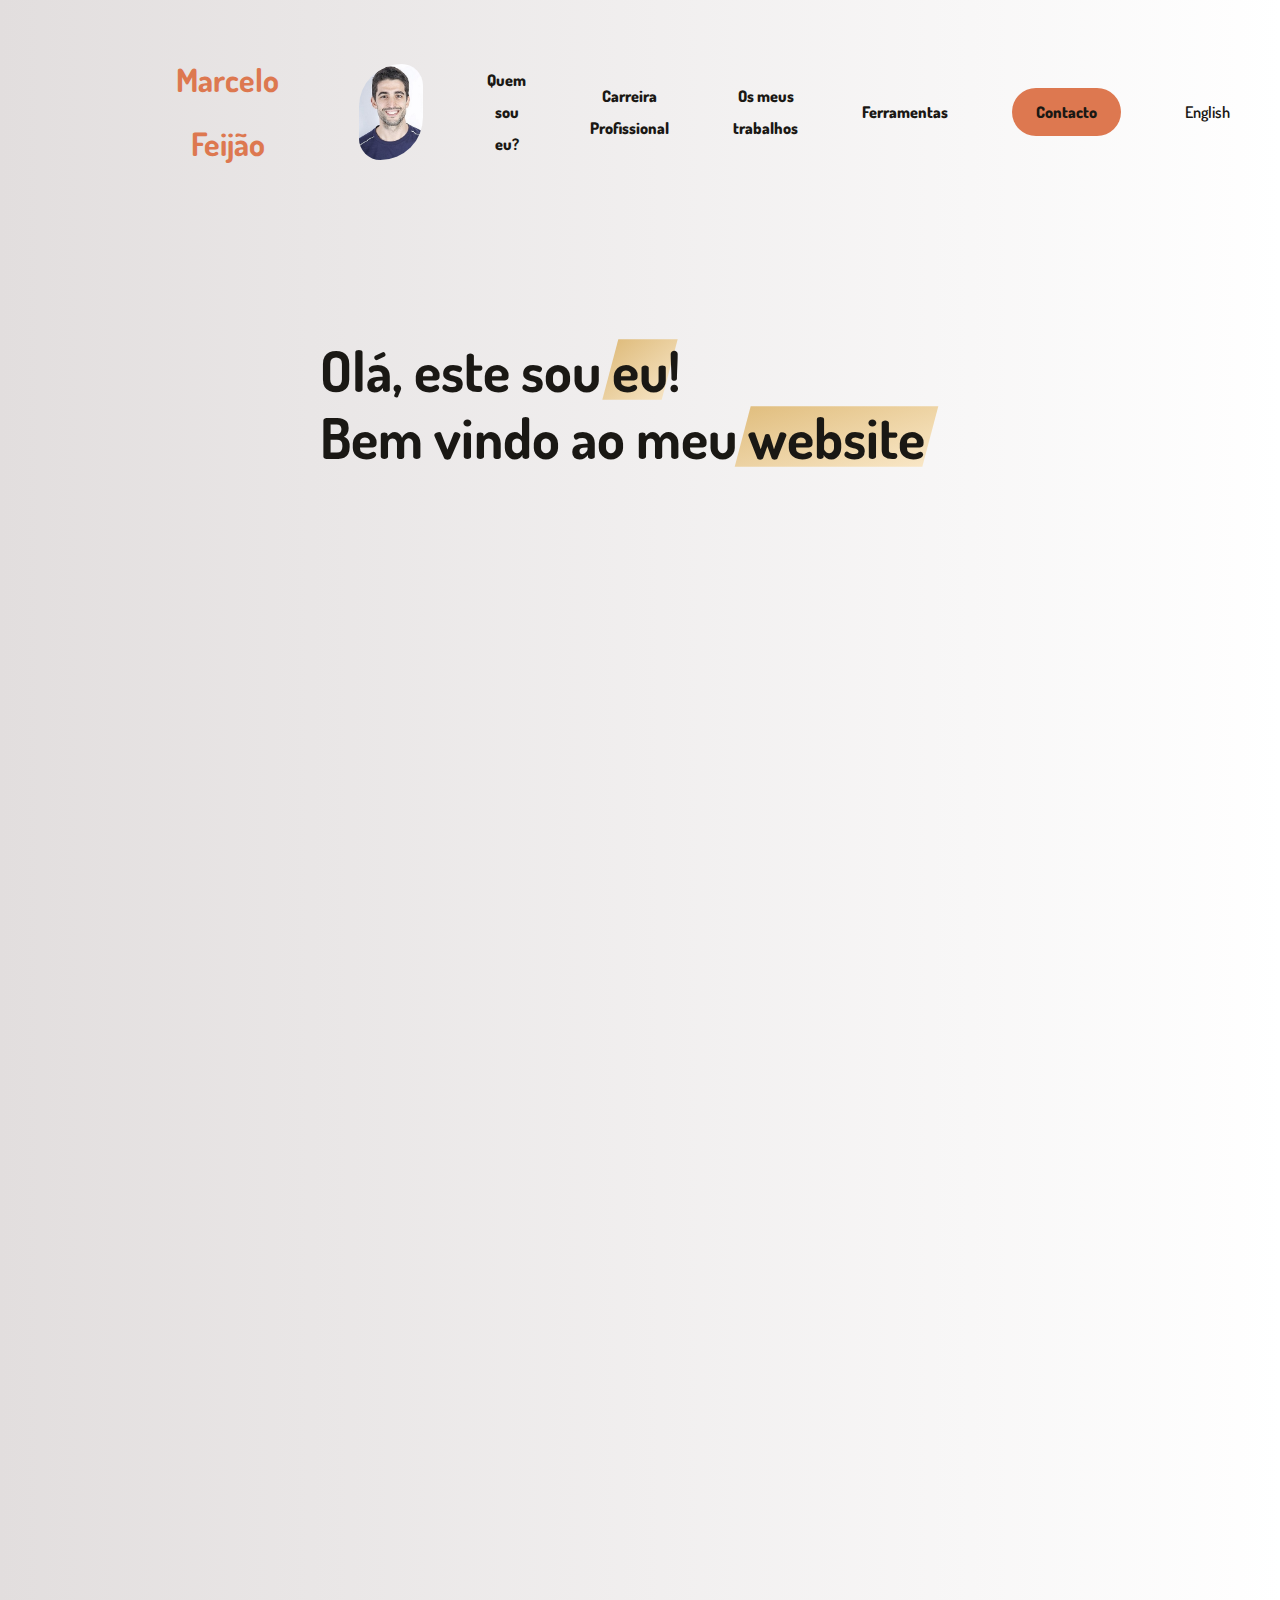
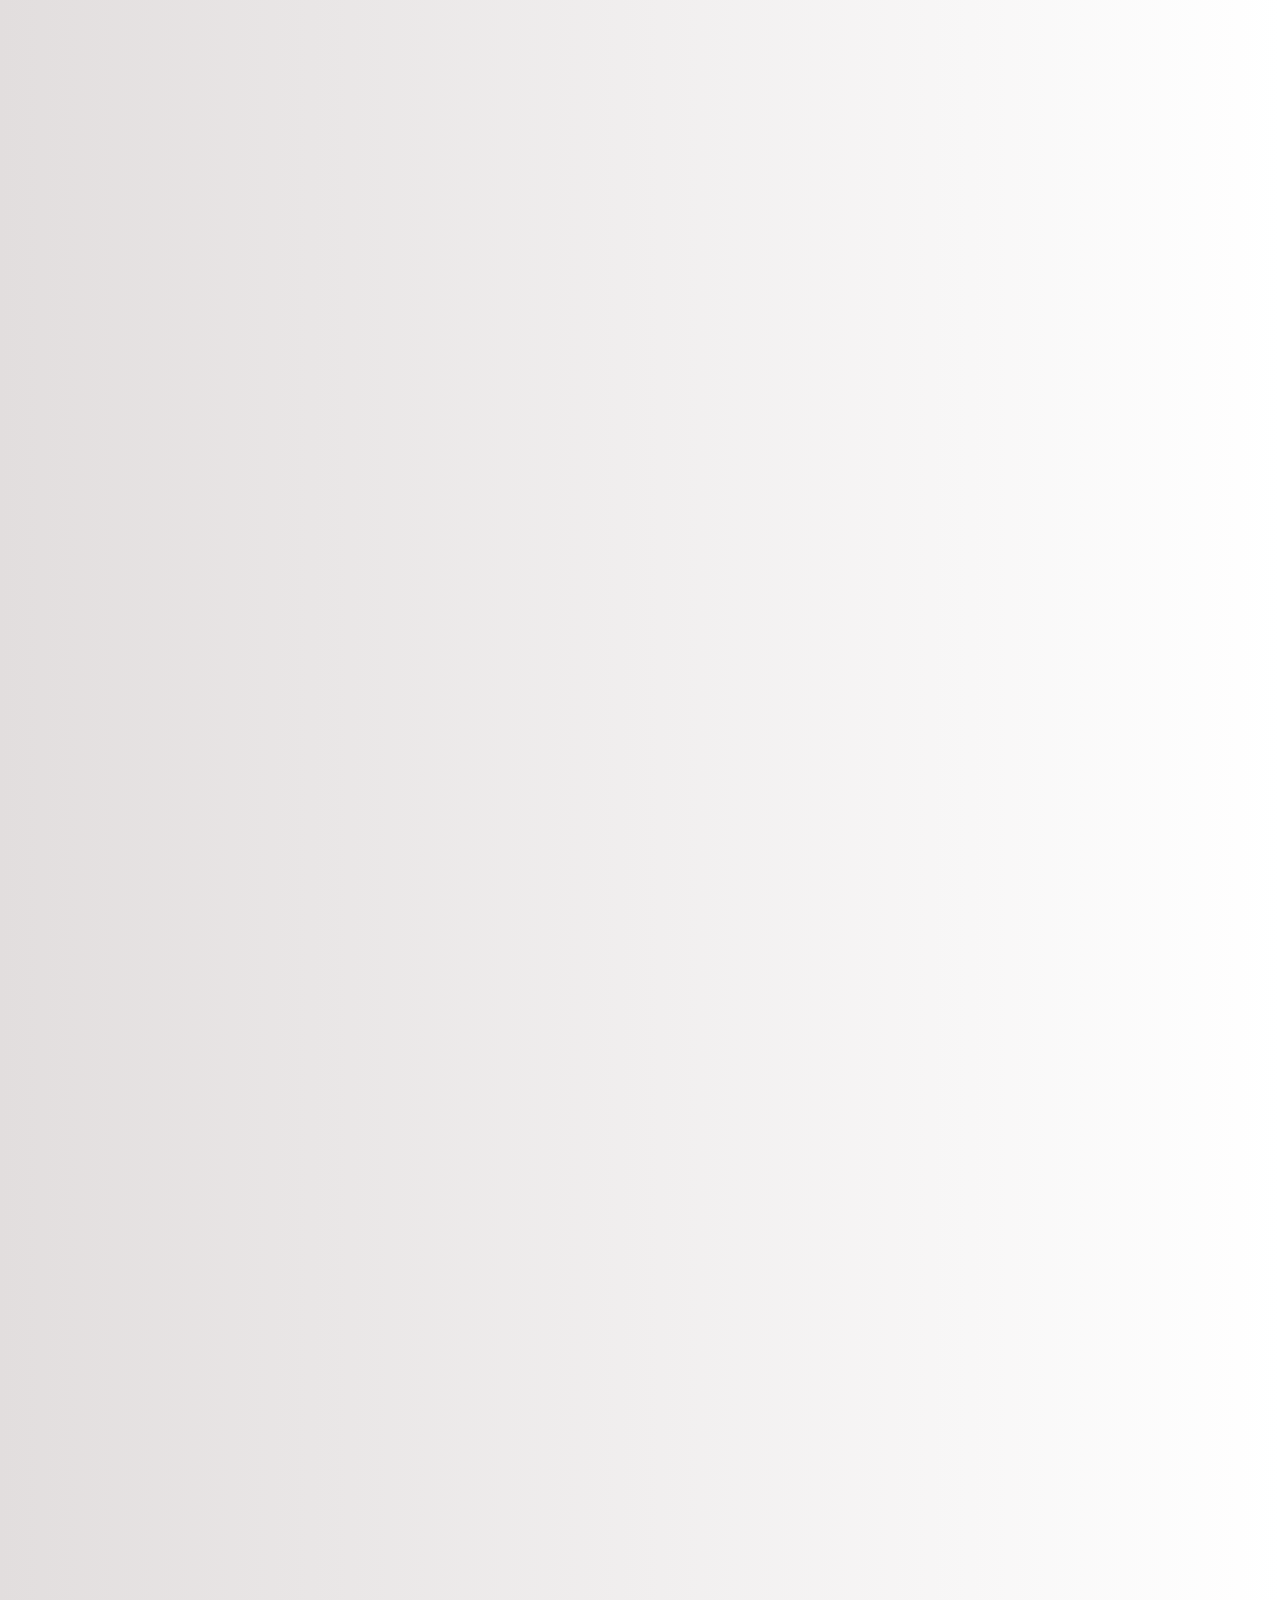
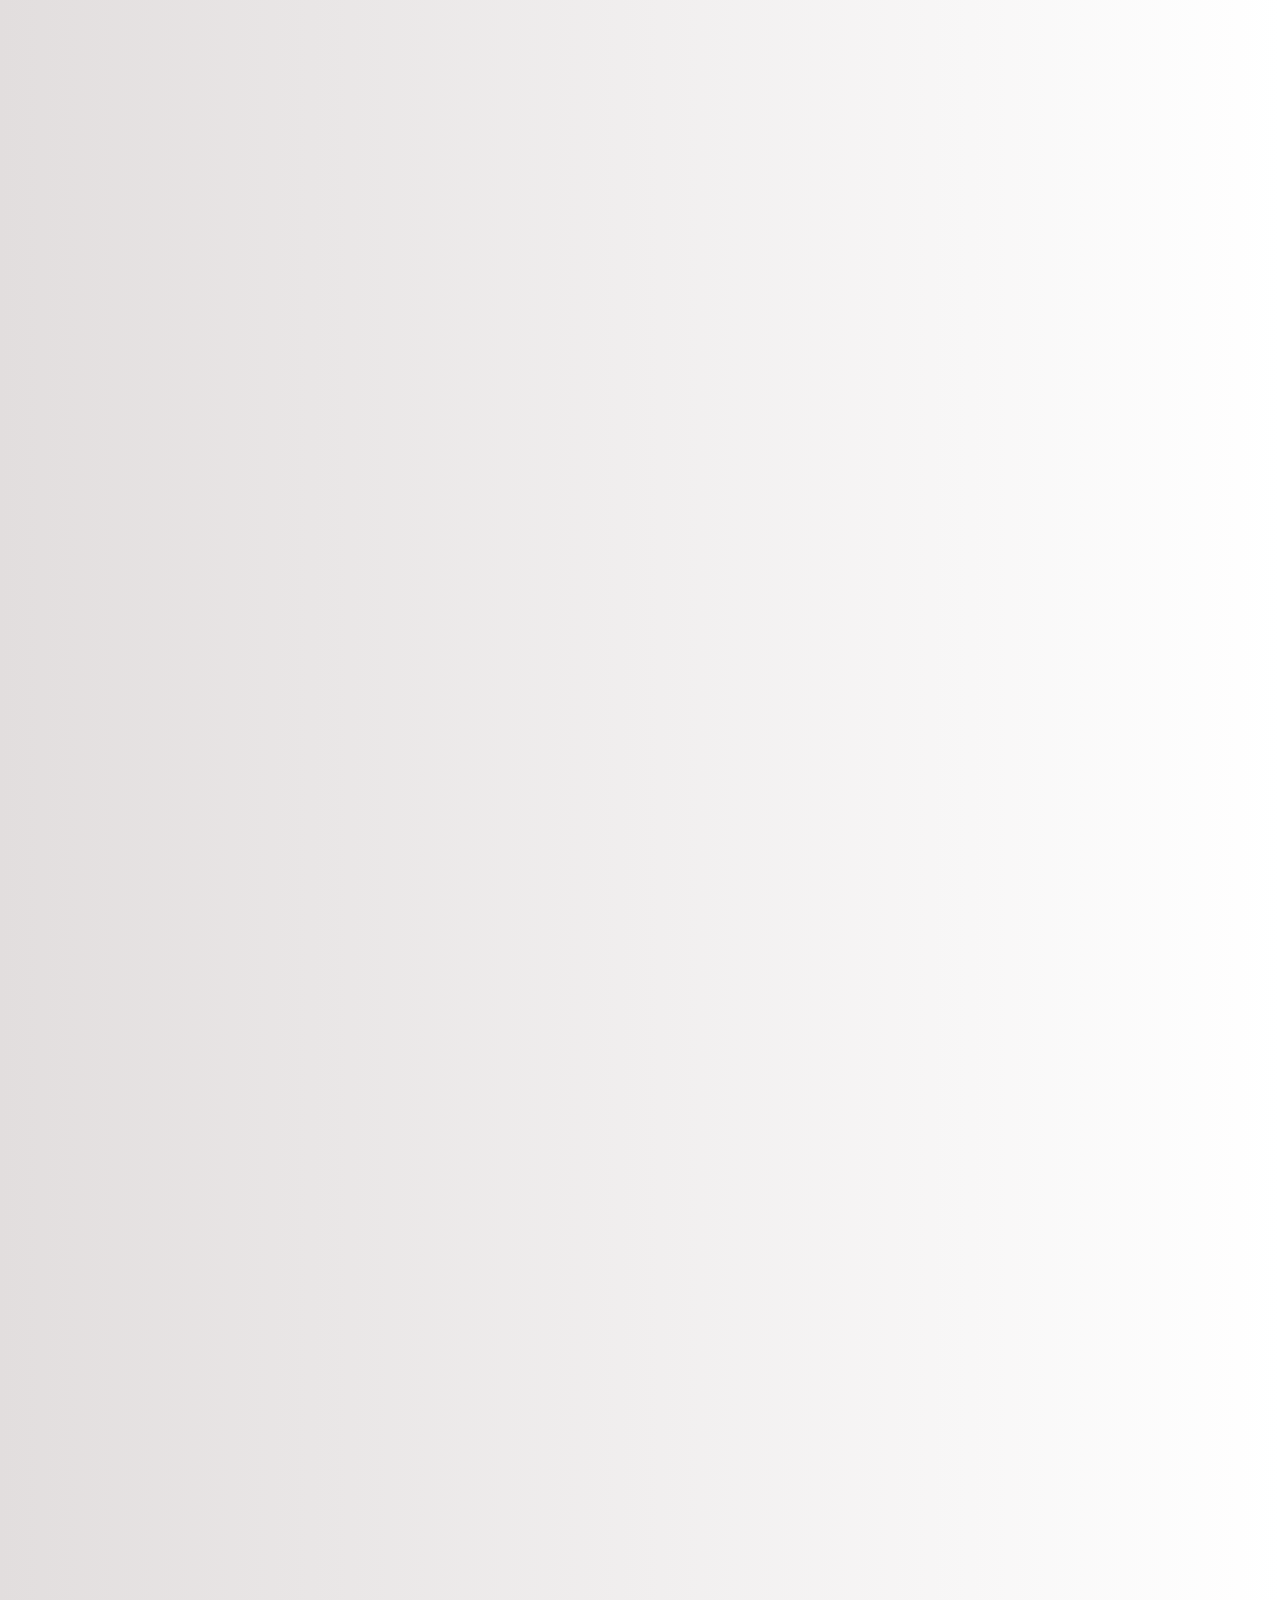
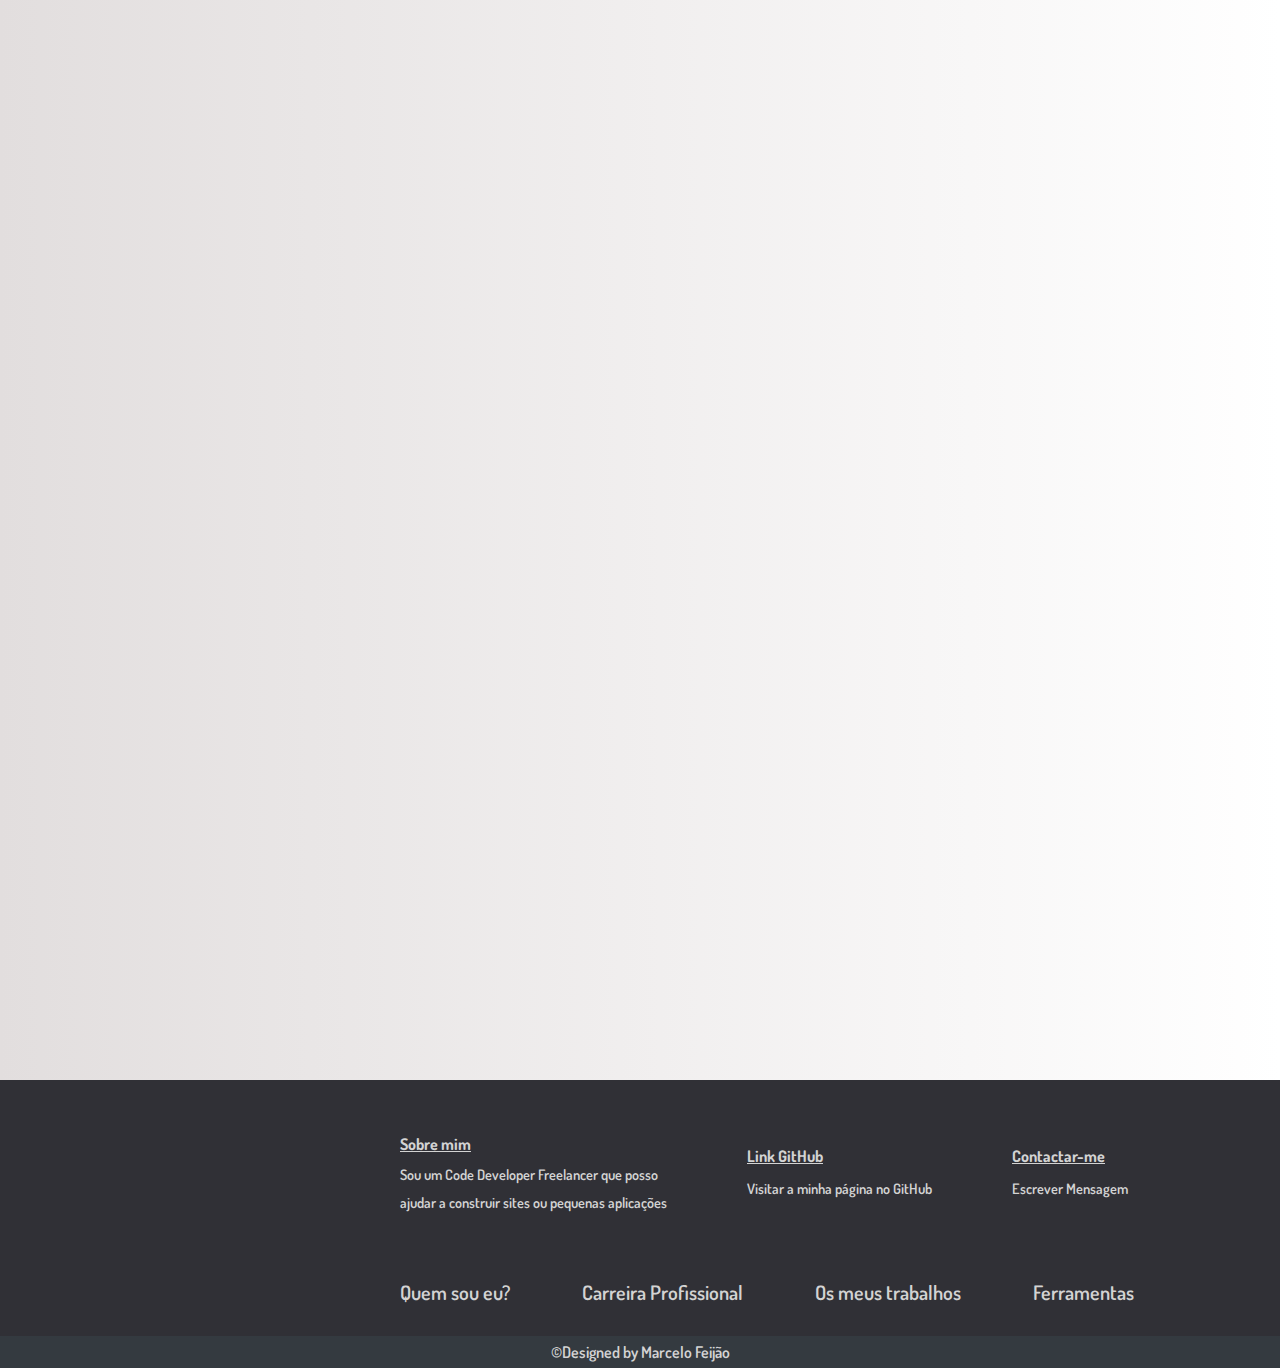
==== index.html @ 11e8bc28 "English added" ====
<!DOCTYPE html>
<html>
  <head>
    <title>Marcelo Feijão</title>
    <meta charset="utf-8" />
    <meta name="viewport" content="width=device-width, initial-scale=1.0" />
    <link
      href="https://fonts.googleapis.com/css2?family=Dosis&display=swap"
      rel="stylesheet"
    />
    <link href="style.css" rel="stylesheet" type="text/css" />
    <script defer src="script.js"></script>
  </head>
  <body>
    <!--HEADER AND NAV ELEMENT-->
    <header id="header">
      <nav class="nav">
        <div class="div_nav" id="nav">
          <h3 class="name">Marcelo Feijão</h3>
          <img src="Imagens/Foto.jpg" class="photo" alt="My small face" />
        </div>
        <ul class="nav_links">
          <li class="nav_list">
            <a class="nav_item" href="#section-2">Quem sou eu?</a>
          </li>
          <li class="nav_list">
            <a class="nav_item" href="#section-3">Carreira Profissional</a>
          </li>
          <li class="nav_list">
            <a class="nav_item" href="#section-4">Os meus trabalhos</a>
          </li>
          <li class="nav_list">
            <a class="nav_item" href="#section-5">Ferramentas</a>
          </li>
          <li class="nav_list">
            <a class="nav_item nav_item-btn" href="#">Contacto</a>
          </li>
          <li class="nav_list">
            <a class="link_language">English</a>
          </li>
        </ul>
        
        <a href="#" class="btn_ham">
          <span class="bar"></span>
          <span class="bar"></span>
          <span class="bar"></span>
        </a>
      </nav>
    </header>

    <main>
      <!--SECTION 1 TITLE-->
      <section class="section-1" id="section-1">
        <div class="div_section">
          <h1>
            Olá, este sou <span class="highlight highlight">eu</span>!
            <br />
            Bem vindo ao meu
            <span class="highlight highlight">website</span>
          </h1>
        </div>
      </section>
      <!--SECTION 2 ME-->
      <section class="section" id="section-2">
        <div class="div_section">
          <h3>Um pouco sobre mim</h3>
          <article class="art_section-2">
            <p>
              Chamo-me Marcelo Feijão nascido em 1990 nos grandes anos 90, mais
              ou menos. Sou um grande fã de desporto, música, cinema e
              videojogos. Licenciei-me em Educação Física e Desporto Escolar e
              tenho uma pós-graduação em Sports Marketing. Apesar de grande
              parte da minha carreira profissional ter sido mais virada para o
              desporto, nos últimos anos isso tem-se vindo a alterar-se. A minha
              paixão por desenvolver código cresceu e, profissionalmente, é esse
              o rumo que está a ter. <br />
              Estou sempre pronto a aprender novas linguagens e/ou ferramentas.
              Todos os dias pratico um pouco seja para aprofundar o meu
              conhecimento ou para adquirir novas habilidades.
            </p>
          </article>
        </div>
      </section>
      <!--SECTION 3 CARREIRA-->
      <section class="section" id="section-3">
        <div class="div_all_art">
          <h3>A minha carreira profissional</h3>
          <article class="art_section-3">
            <h4 class="">Code Developer</h4>
            <div class="div_articles">
              <img
                class="img_left img-lazy"
                src="Imagens/LazyProgramming.jpg"
                data-src="Imagens/Programming.jpg"
                alt="Code Developer"
              />
              <p>
                Foi com os conhecimentos que fui adquirindo, com diversos cursos
                de programação e por experiência própria, que me comecei a
                dedicar a code developer como freelancer. O que começou com
                pequenos projectos, modificação de páginas já construídas,
                passou a construção do meu próprio site, pequenos jogos e
                aplicações.
              </p>
            </div>
            <h4 class="">Vendedor</h4>
            <div class="div_articles">
              <p>
                Já como Personal Trainer ou Instrutor de Fitness, exercia
                bastante o papel de "vendedor". Mas foi mais numa pequena loja
                de suplementos e numa grande superfície comercial que era
                vendedor a 100%. Penso que é algo que está sempre presente, seja
                em qualquer profissão, uma vez que estamos sempre a "vender" a
                nossa imagem.
              </p>
              <img
                src="Imagens/LazySales.jpg"
                data-src="Imagens/Sales.jpg"
                alt="Sales"
                class="img_sales img-lazy"
              />
            </div>
            <h4 class="">Instrutor de Fitness</h4>
            <div class="div_articles">
              <img
                src="Imagens/LazyFitness.jpg"
                data-src="Imagens/Fitness.jpg"
                alt="Fitness"
                class="img_left img-lazy"
              />
              <p>
                Enquanto frequentava a licenciatura, fiz um estágio num ginásio
                ao qual me dediquei profissionalmente durante alguns anos.
                Exerci esta profissão durante seis anos. O que me levou a mudar
                de foco, ou melhor, acelerou o processo, foi a pandemia que
                todos vivemos.
              </p>
            </div>
          </article>
        </div>
      </section>
      <!--SECTION 4 MEUS TRABALHOS-->
      <section class="section" id="section-4">
        <article class="art_section-4">
          <div class="div_sec4">
            <div class="div_sec4_part1">
              <h3>Os meus trabalhos</h3>
              <p>
                A minha grande paixão pela programação nasceu em 2019 quando me
                decidi a experimentar um curso em .Net Developer. Foi aí que
                percebi que era o que eu queria fazer profissionalmente e desde
                então tenho-me dedicado a atingir esse objectivo. <br />
                No link abaixo pode ver o código para alguns projectos meus
                criados, ou simplesmente algumas brincadeiras =)
              </p>
              <br />
              &#8681;&#8681;&#8681;
              <h5>
                <a
                  class="trans_hover-btn btn_git"
                  href="https://github.com/MarceloBean13/Projects"
                  target="_blank"
                  >GITHUB LINK</a
                >
              </h5>
            </div>
            <div class="div_sec4_part2">
              <h4>Outra grande paixão</h4>
              <p>
                Para além da programação, nasceu em mim um grande interesse de
                aprender a modelar. Após alguma pesquisa descobri um programa
                totalmente gratuito.<br />
                Este tem o nome de Blender. É uma ferramenta extraordinária e
                explorá-la foi, sem dúvida, dos melhores hobbies que podia ter
                adquirido. <br />
                Deixo aqui um slide com alguns dos meus assets preferidos (não
                vale gozar prós!)
              </p>
              <div class="div_slider">
                <div class="div_slide slider-1">
                  <img
                    class="img_well img-lazy"
                    alt="Poço"
                    src="Imagens/LazyPoço.png"
                    data-src="Imagens/Poço.png"
                  />
                </div>
                <div class="div_slide slider-2">
                  <img
                    class="img_tree"
                    alt="Tree"
                    src="Imagens/GreenTree.png"
                  />
                </div>
                <div class="div_slide slider-3">
                  <img
                    class="img_well"
                    alt="Red Crystal"
                    src="Imagens/Crystal.gif"
                  />
                </div>
                <div class="div_slide slider-4">
                  <img
                    class="img_well"
                    alt="Low Poly Human"
                    src="Imagens/HumanSmall.png"
                  />
                </div>
                <div class="div_slide slider-5">
                  <img class="img_well" alt="Axe" src="Imagens/Axe.png" />
                </div>
                <button class="btn_slider btn_left">&#8678;</button>
                <button class="btn_slider btn_right">&#8680;</button>
              </div>
            </div>
          </div>
        </article>
      </section>
      <!--SECTION 5 FERRAMENTAS AND TRABALHOS-->
      <section class="section" id="section-5">
        <div class="div_section">
          <h3>Ferramentas</h3>
          <p>
            As linguagens que mais trabalho são C# e Javascript. C# uso para
            criar pequenas aplicações em Windows forms, por exemplo, e para
            jogos no Unity.
            <br />O gosto por linguagens orientada a objectos fez-me começar a
            aprender Javascript o que me levou a aprofundar os meus
            conhecimentos de HTML5 e CSS3 (as 3 ferramentas utilizadas para
            criar este site =)).
          </p>
          <div div_ferr>
            <h4>Linguagens</h4>
            <div class="div_ferr_img">
              <img
                class="img_general img-lazy"
                src="Imagens/LazyCsharp.png"
                data-src="Imagens/Csharp.png"
                alt="C# Logo"
              />
              <img class="img_general" src="Imagens/JS.png" alt="JS Logo" />
            </div>
            <h4 class="ferr_img">Outras Ferramentas</h4>
            <div class="div_ferr_img">
              <img
                class="img_general img-lazy"
                src="Imagens/LazyHTML.png"
                data-src="Imagens/HTML.png"
                alt="HTML Logo"
              />
              <img class="img_css" src="Imagens/CSS3.png" alt="CSS Logo" />
              <img
                class="img_blender img-lazy"
                src="Imagens/LazyExcel.png"
                data-src="Imagens/Excel.png"
                alt="Excel Logo"
              />
            </div>
            <div class="div_ferr_img">
              <img
                class="img_blender img-lazy"
                src="Imagens/LazyBlender.png"
                data-src="Imagens/Blender.png"
                alt="Blender Logo"
              />
              <img
                class="img_blender"
                src="Imagens/Unity.png"
                alt="Unity Logo"
              />
              <img
                class="img-lazy img_vim"
                src="Imagens/LazyVim.png"
                data-src="Imagens/Vim.png"
                alt="Vim Logo"
              />
            </div>
            <h4 class="ferr_img">
              Um pouco desactualizadas mas também já trabalhei
            </h4>
            <p>
              Aprendi a trabalhar em C no tempo que estive a fazer o meu curso
              na escola 42 Lisboa e em Sequel Server Studio (SSMS) trabalhei
              para algumas aplicações onde era necessário armazenamento de
              dados, como um site de receitas e um pequeno programa para uma
              loja de roupa.
            </p>
            <div class="div_ferr_img">
              <img class="img_c" src="Imagens/C.png" alt="C Logo" />
              <img
                class="img_sql img-lazy"
                src="Imagens/LazySql.png"
                data-src="Imagens/Sql.png"
                alt="SQL Logo"
              />
            </div>
          </div>
        </div>
      </section>
    </main>
    <!--FOOTER ELEMENT-->
    <footer>
      <section class="section_footer" id="#section-6">
        <div class="div_footer-section">
          <div class="div_footer">
            <h6><u>Sobre mim</u></h6>
            <p class="p_footer">
              Sou um Code Developer Freelancer que posso <br />ajudar a
              construir sites ou pequenas aplicações
            </p>
          </div>
          <div class="div_footer">
            <h6><u>Link GitHub</u></h6>
            <a class="a_footer" href="https://github.com/MarceloBean13/Projects"
              >Visitar a minha página no GitHub</a
            >
          </div>
          <div class="div_footer">
            <h6><u>Contactar-me</u></h6>
            <a class="a_footer a_open-modal" href="#section-6"
              >Escrever Mensagem</a
            >
          </div>
        </div>
        <div class="div_list-footer">
          <ul class="ul_footer">
            <li class="li_footer">
              <a class="a_footer-link" href="#section-2">Quem sou eu?</a>
            </li>
            <li class="li_footer">
              <a class="a_footer-link" href="#section-3"
                >Carreira Profissional</a
              >
            </li>
            <li class="li_footer">
              <a class="a_footer-link" href="#section-4">Os meus trabalhos</a>
            </li>
            <li class="li_footer">
              <a class="a_footer-link" href="#section-5">Ferramentas</a>
            </li>
          </ul>
        </div>
        <a class="btn_footer" href="#header">&#x21e7;</a>
        <div class="div_footer_bottom">&copy;Designed by Marcelo Feijão</div>
      </section>
    </footer>
    <div class="modal hidden">
      <button class="btn_close-modal">&times;</button>
      <h3 class="modal_title">Diga-me em que posso ajudar!</h3>
      <form
        class="modal_form"
        onsubmit="return emailSent()"
        action="https://formsubmit.co/citizenmarcelo@gmail.com"
        method="POST"
      >
        <input type="hidden" name="_subject" value="New Website Email" />
        <label>Nome</label>
        <input
          type="text"
          name="Nome"
          id="name"
          placeholder="Escreva o seu nome"
          required
        />
        <label>E-Mail</label>
        <input
          type="email"
          name="Email"
          id="email"
          placeholder="Escreva o seu e-mail"
          required
        /><label class="label_mes"> Mensagem </label>
        <textarea
          class="modal_mes"
          id="message"
          name="Mensagem"
          placeholder="Escreva aqui a sua mensagem"
          required
        ></textarea>
        <button class="btn_send-modal">Enviar &rarr;</button>
      </form>
    </div>
    <div class="overlay hidden"></div>
  </body>
</html>
---- style.css ----
/*!Creating some varibles to be easier changin colors*/
:root {
  --primary_color: #dd7850;
  --secondary_color: #d6b9ad;
  --terciary_color: #c4d8e4;
  --darker_primary_color: #c26b49;
  --gradient_primary: linear-gradient(to bottom right, #fde889, #6d703d);
  --gradient_secondary: linear-gradient(
    to top left,
    rgb(250, 215, 150),
    rgb(207, 140, 14)
  );
}
/*!ANIMATIONS*/
/* @keyframes movetoright {
  from {
    transform: scale(1.5, 1.5);
    color: white;
  }
  to {
    transform: scale(1, 1);
    color: inherit;
  }
}

.anim_h4 {
  animation-name: movetoright;
  animation-duration: 2s;
} */
/*!All the main elements*/
* {
  margin: 0;
  padding: 0;
  box-sizing: inherit;
}
html {
  box-sizing: border-box;
  height: 100%;
}
body {
  height: 100%;
  font-family: "Dosis", sans-serif;
  font-weight: 600;
  line-height: 2;
  color: rgb(26, 24, 20);
  background-image: linear-gradient(
    to right,
    rgb(226, 222, 222),
    rgb(255, 255, 255)
  );
}
main {
  min-height: 100%;
}

h1 {
  font-size: 3.5rem;
  line-height: 4.2rem;
}
h3 {
  font-size: 2rem;
  padding: 3rem;
  text-align: center;
  align-content: center;
}
h4 {
  font-size: 1.5rem;
  text-align: center;
  padding: 2rem;
}
h4.ferr_img {
  border-top: 2px solid;
  border-radius: 20%;
}
h5 {
  font-size: 1rem;
  padding: 0 23rem;
}
h6 {
  font-size: 1rem;
}

p {
  font-size: 1.15rem;
}
.p_footer {
  font-size: 0.9rem;
}
/*!HEADER*/
header {
  height: 9rem;
  padding: 0 2rem;
  display: flex;
  flex-direction: column;
  align-items: center;
}
.highlight {
  position: relative;
}
.highlight::after {
  display: block;
  content: "";
  position: absolute;
  height: 100%;
  width: 100%;
  bottom: 0;
  left: 0;
  z-index: -1;
  opacity: 0.5;
  transform: scale(1.06, 0.85) skewX(-12deg);
  background-image: var(--gradient_secondary);
}
/*!LINKS*/
.git_link:link,
.git_link:visited {
  text-decoration: none;
  color: inherit;
}
.a_footer {
  font-size: 0.9rem;
  text-decoration: none;
  color: inherit;
}

.a_footer:link,
.a_footer:visited {
  text-decoration: none;
  color: inherit;
  font-size: 0.9rem;
}
.a_footer:hover {
  text-decoration: none;
  color: var(--primary_color);
}

/*!LISTS*/
.ul_footer {
  display: flex;
  gap: 4.5rem;
  font-size: 1.25rem;
  text-decoration: none;
  color: inherit;
  list-style: none;
}
.a_footer-link:link,
.a_footer-link:visited {
  text-decoration: none;
  color: inherit;
}

.a_footer-link:hover {
  color: var(--primary_color);
}
/*!NAVIGATION ELEMENTS*/
.nav {
  display: flex;
  justify-content: space-between;
  align-items: center;
  width: 100%;
  padding: 0 6rem;
}
.nav.sticky {
  width: 100%;
  position: fixed;
  background-color: rgb(255, 255, 255, 0.85);
}
.div_nav {
  align-items: center;
  align-content: center;
  display: flex;
  gap: 2rem;
}
.name {
  color: var(--primary_color);
}
.photo {
  border-radius: 400rem 200rem;
  height: 6rem;
}
.nav_links {
  list-style: none;
  display: flex;
  align-items: center;
}

.nav_list {
  padding-left: 4rem;
}
.nav_item {
  text-align: center;
}
.nav_item:link,
.nav_item:visited {
  font-weight: 900;
  color: inherit;
  display: block;
  text-decoration: none;
  transition: all 0.5s;
}
.nav_item:hover {
  transform: scale(1.2, 1.2);
  color: var(--primary_color);
}

.nav_item-btn:link,
.nav_item-btn:visited {
  text-decoration: none;
  padding: 0.5rem 1.5rem;
  border-radius: 3rem;
  color: inherit;
  background-color: var(--primary_color);
}

.nav_item-btn:hover,
.nav_item-btn:active {
  color: rgb(252, 193, 85);
  background-color: var(--darker_primary_color);
}

.nav.sticky {
  position: fixed;
  background-color: rgba(255, 255, 255, 0.95);
  z-index: 1;
  height: 7rem;
}

.link_language {
  cursor: pointer;
  text-decoration: none;
  color: inherit;
}
/*! BUTTONS*/
.btn_ham {
  position: absolute;
  width: 30px;
  height: 21px;
  right: 2rem;
  flex-direction: column;
  justify-content: space-between;
  display: none;
}
.bar {
  background-color: rgb(63, 62, 62);
  width: 100%;
  height: 4px;
  border-radius: 20px;
}
.btn_slider {
  position: absolute;
  top: 50%;
  border: none;
  background: rgba(255, 255, 255, 0.01);
  color: #333;
  height: 3rem;
  width: 3rem;
  font-size: 3rem;
  cursor: pointer;
}
.btn_slider:hover {
  color: var(--primary_color);
}
.btn_left {
  left: 25%;
  transform: translate(-50%, -50%);
}
.btn_right {
  right: 25%;
  transform: translate(50%, -50%);
}
.btn_footer {
  position: relative;
  left: 78rem;
  top: -3.5rem;
  color: rgb(192, 189, 189);
  font-size: 4rem;
  cursor: pointer;
  text-decoration: none;
  /* padding: 0rem 5rem 5rem 10rem; */
}

.btn_footer:hover {
  color: var(--primary_color);
  transform: scale(1.2, 1.2);
}

.btn_git:link,
.btn_git:visited {
  text-decoration: none;
  padding: 0.5rem 1.5rem;
  border-radius: 3rem;
  color: inherit;
  background-color: var(--primary_color);
  transition: all 0.5s;
}
.btn_git:hover,
.btn_hover:active {
  color: rgb(252, 193, 85);
  background-color: var(--darker_primary_color);
}
/*! SECTIONS */
.section {
  padding: 4rem 15rem;
  text-align: center;
  border-top: 2px solid;
  transition: transform 1s, opacity 1s;
}

.section-1 {
  padding: 12rem 20rem;
  height: 38.7rem;
}
/* .section-1::before {
  content: "";
  position: absolute;
  background-image: url(Imagens/Site.jpg);
  background-attachment: fixed;
  background-size: cover;
  opacity: 0.3;
  top: 9rem;
  bottom: 0px;
  left: 0px;
  right: 0px; */
/* } */
.section_hidden {
  opacity: 0;
  transform: translateY(10rem);
}

.section_footer {
  display: flex;
  justify-content: space-between;
  padding: 5rem;
  background: #303036;
  color: #d3d3d3;
  position: relative;
}
/*!IMAGES*/
.img_left {
  height: 12rem;
  border-radius: 200rem 150rem;
}

.img_sales {
  height: 12rem;
  border-radius: 150rem 200rem;
}
.img-lazy {
  filter: blur(5px);
  height: 12rem;
}
.img_tree {
  height: 300px;
}
.img_hidden {
  opacity: 0;
}
.img_general {
  height: 12rem;
}
.img_css {
  height: 10.4rem;
}
.img_blender {
  height: 8rem;
}
.img_sql {
  height: 7rem;
}
/*!DIVS*/
.div_articles {
  display: flex;
  gap: 2rem;
  justify-content: space-between;
  align-items: center;
}
.div_slider {
  position: relative;
  max-width: 100rem;
  margin: 0 auto;
  height: 25rem;
  margin: 0 auto;
  overflow: hidden;
}
.div_slide {
  position: absolute;
  top: 0;
  width: 100%;
  height: 20rem;
  display: flex;
  align-items: center;
  justify-content: center;
  transition: transform 1s;
}
.div_ferr_img {
  padding: 3rem;
  display: flex;
  gap: 3rem;
  position: relative;
  align-items: center;
  justify-content: center;
}
.div_footer-section {
  display: flex;
  position: absolute;
  top: 2rem;
  left: 25rem;
  align-items: center;
  justify-content: center;
  gap: 5rem;
}
.div_footer {
  position: flex;
  float: right;
  justify-content: center;
  padding-top: 1rem;
}
.div_footer_bottom {
  background: #343a40;
  height: 2rem;
  width: 100%;
  text-align: center;
  position: absolute;
  left: 0rem;
  bottom: 0rem;
}
.div_list-footer {
  position: absolute;
  top: 12rem;
  left: 25rem;
}
/*! MODAL WINDOW*/
.modal {
  position: fixed;
  top: 50%;
  left: 50%;
  transform: translate(-50%, -50%);
  /* max-width: 60rem; */
  background: #f3f3f3;
  padding: 2rem 6rem;
  box-shadow: 0 6rem 10rem rgb(0, 0, 0, 0.4);
  z-index: 100;
  transition: all 0.4s;
  border-radius: 20%;
}

.overlay {
  position: fixed;
  top: 0;
  left: 0;
  width: 100%;
  height: 100%;
  backdrop-filter: blur(3px);
  background: rgb(52, 58, 64, 0.5);
  z-index: 50;
  transition: all 0.5s;
}
.modal_form {
  display: grid;
  align-items: center;
  margin: 5 5rem;
  grid-template-columns: 1fr 4fr;
  gap: 1.5rem;
}
.modal_form label {
  font-size: 1.2rem;
}

.modal_title {
  color: var(--primary_color);
}
.modal input {
  width: 20rem;
}
.label_mes {
  position: relative;
  bottom: 4.2rem;
}
.modal_form input {
  font-family: inherit;
  font-size: 1.2rem;
  border: 1px solid rgb(139, 131, 131);
  margin-top: 2px;
  height: 2rem;
}
.modal_mes {
  height: 10rem;
  width: 20rem;
  resize: none;
  font-family: inherit;
  font-size: 1.2rem;
  border: 1px solid rgb(139, 131, 131);
}
.btn_send-modal {
  grid-column: 1 / span 2;
  align-items: center;
  height: 2.5rem;
  font-size: 1.5rem;
  font-family: inherit;
}
.btn_send-modal:hover {
  transition: all 0.5s;
  color: rgb(252, 193, 85);
  background-color: var(--darker_primary_color);
}
.btn_close-modal {
  position: absolute;
  font-family: inherit;
  font-size: 3.5rem;
  color: var(--darker_primary_color);
  right: 2rem;
  border: none;
  background: none;
  cursor: pointer;
}

.btn_close-modal:hover {
  transition: all 0.5s;
  transform: rotateY(180deg);
}
.hidden {
  visibility: hidden;
  opacity: 0;
}

@media (max-width: 1000px) {
  /*!NAV*/
  .nav,
  .sticky {
    padding: 0;
    height: 5rem;
  }
  .photo {
    height: 5rem;
  }
  .name {
    font-size: 1.4rem;
  }
  .nav_links.active {
    display: flex;
  }
  .nav_list {
    font-size: 0.5rem;
    padding: 0.5rem;
    text-align: center;
  }
  .nav {
    padding: 0rem, 0.1rem;
  }
  .nav_links {
    text-align: center;
    display: none;
    flex-direction: row;
    width: 100%;
    position: absolute;
    top: 6rem;
    left: 0.001rem;
    background-color: rgb(255, 255, 255, 0.85);
  }
  /*!IMAGES*/
  .img_left,
  .img_sales {
    height: 8rem;
  }

  .img_well,
  .img_tree {
    height: 10rem;
  }
  .img-lazy,
  .img_css,
  .img_general,
  .img_sql,
  .img_c {
    height: 5rem;
  }
  .img_blender,
  .img_sql,
  .img_vim {
    height: 3rem;
  }
  /*!SECTIONS*/
  .section-1 {
    padding: 3rem 5rem;
  }
  .section {
    display: block;
    padding: 2rem 1rem;
    font-size: 0.7rem;
  }
  .section_footer {
    padding: 1rem 2rem 5rem;
  }
  .div_footer-section {
    display: grid;
    gap: 1rem;
  }
  /*!BUTTONS*/
  .btn_ham {
    display: flex;
  }
  .btn_footer {
    display: none;
  }

  /*!DIVS*/
  .div_nav {
    gap: 0;
  }
  .div_footer-section {
    position: inherit;
    left: 0%;
  }
  .div_ferr_img {
    display: grid;
    grid-template-columns: auto auto auto;
    grid-gap: 1rem;
    grid-column: 1;
  }
  .div_articles {
    display: grid;
    justify-items: center;
  }

  /*!LISTS*/
  .ul_footer {
    display: none;
  }
  h5 {
    padding: 0;
  }

  /*!MODAL*/
  .modal {
    height: 500px;
    width: 320px;
    padding: 1.5rem;
  }
  .modal h3 {
    font-size: 1.5em;
    padding: 0;
  }
  .modal label {
    font-size: 1rem;
  }
  .modal input,
  .modal textarea {
    font-size: 1rem;
    width: 140px;
  }
  .btn_close-modal {
    right: 1rem;
  }
}
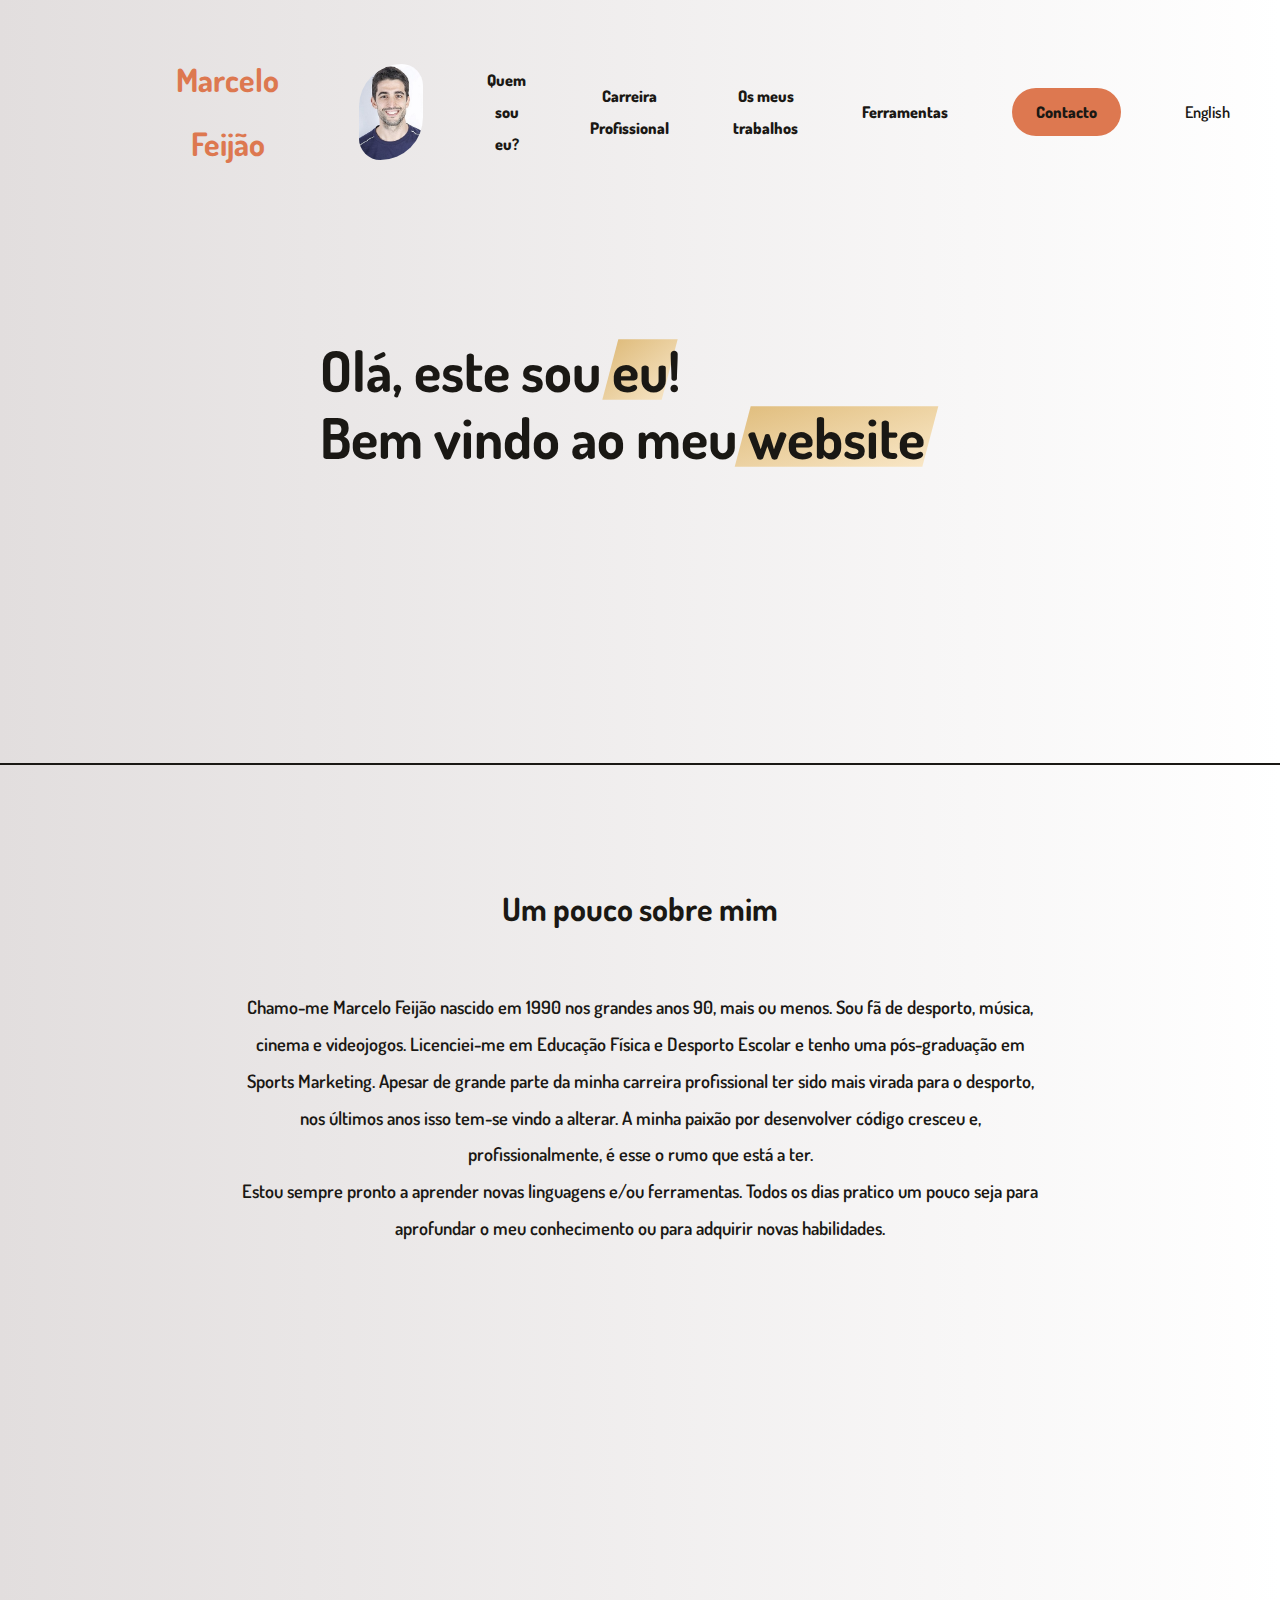
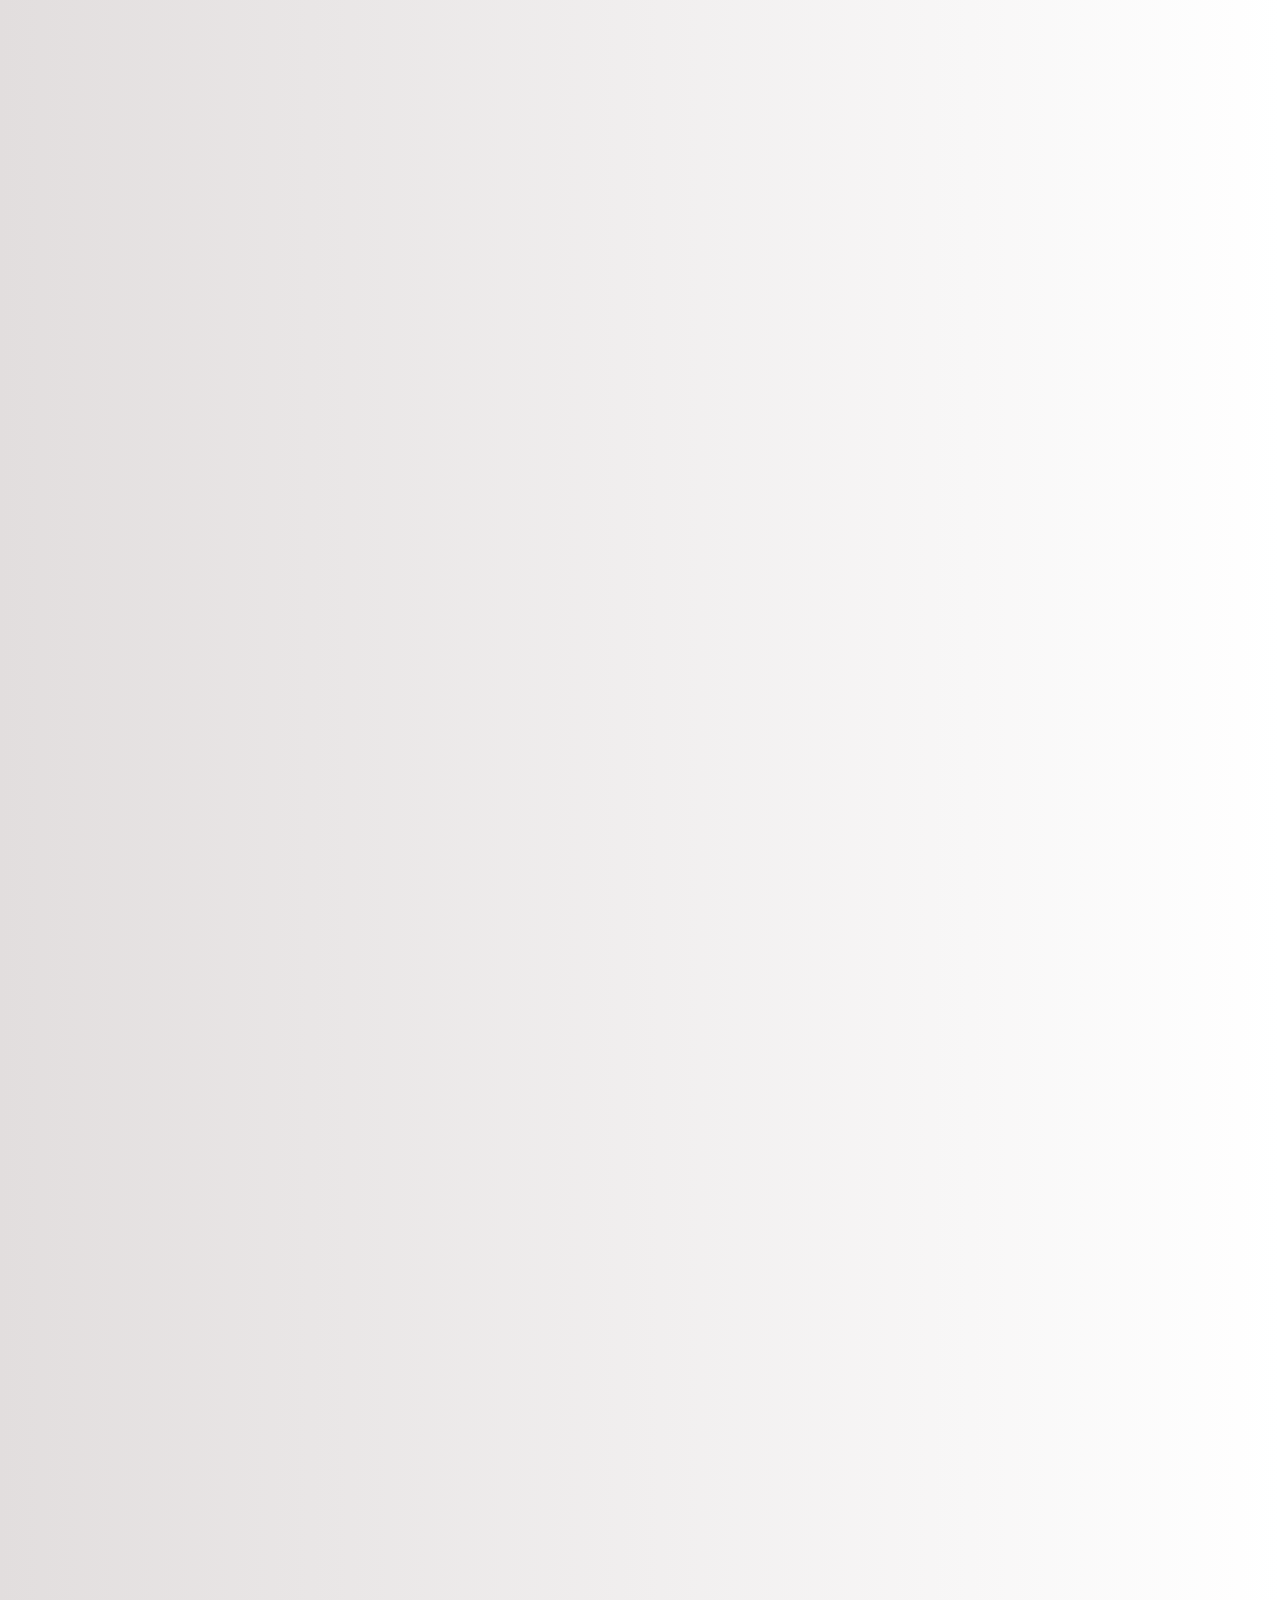
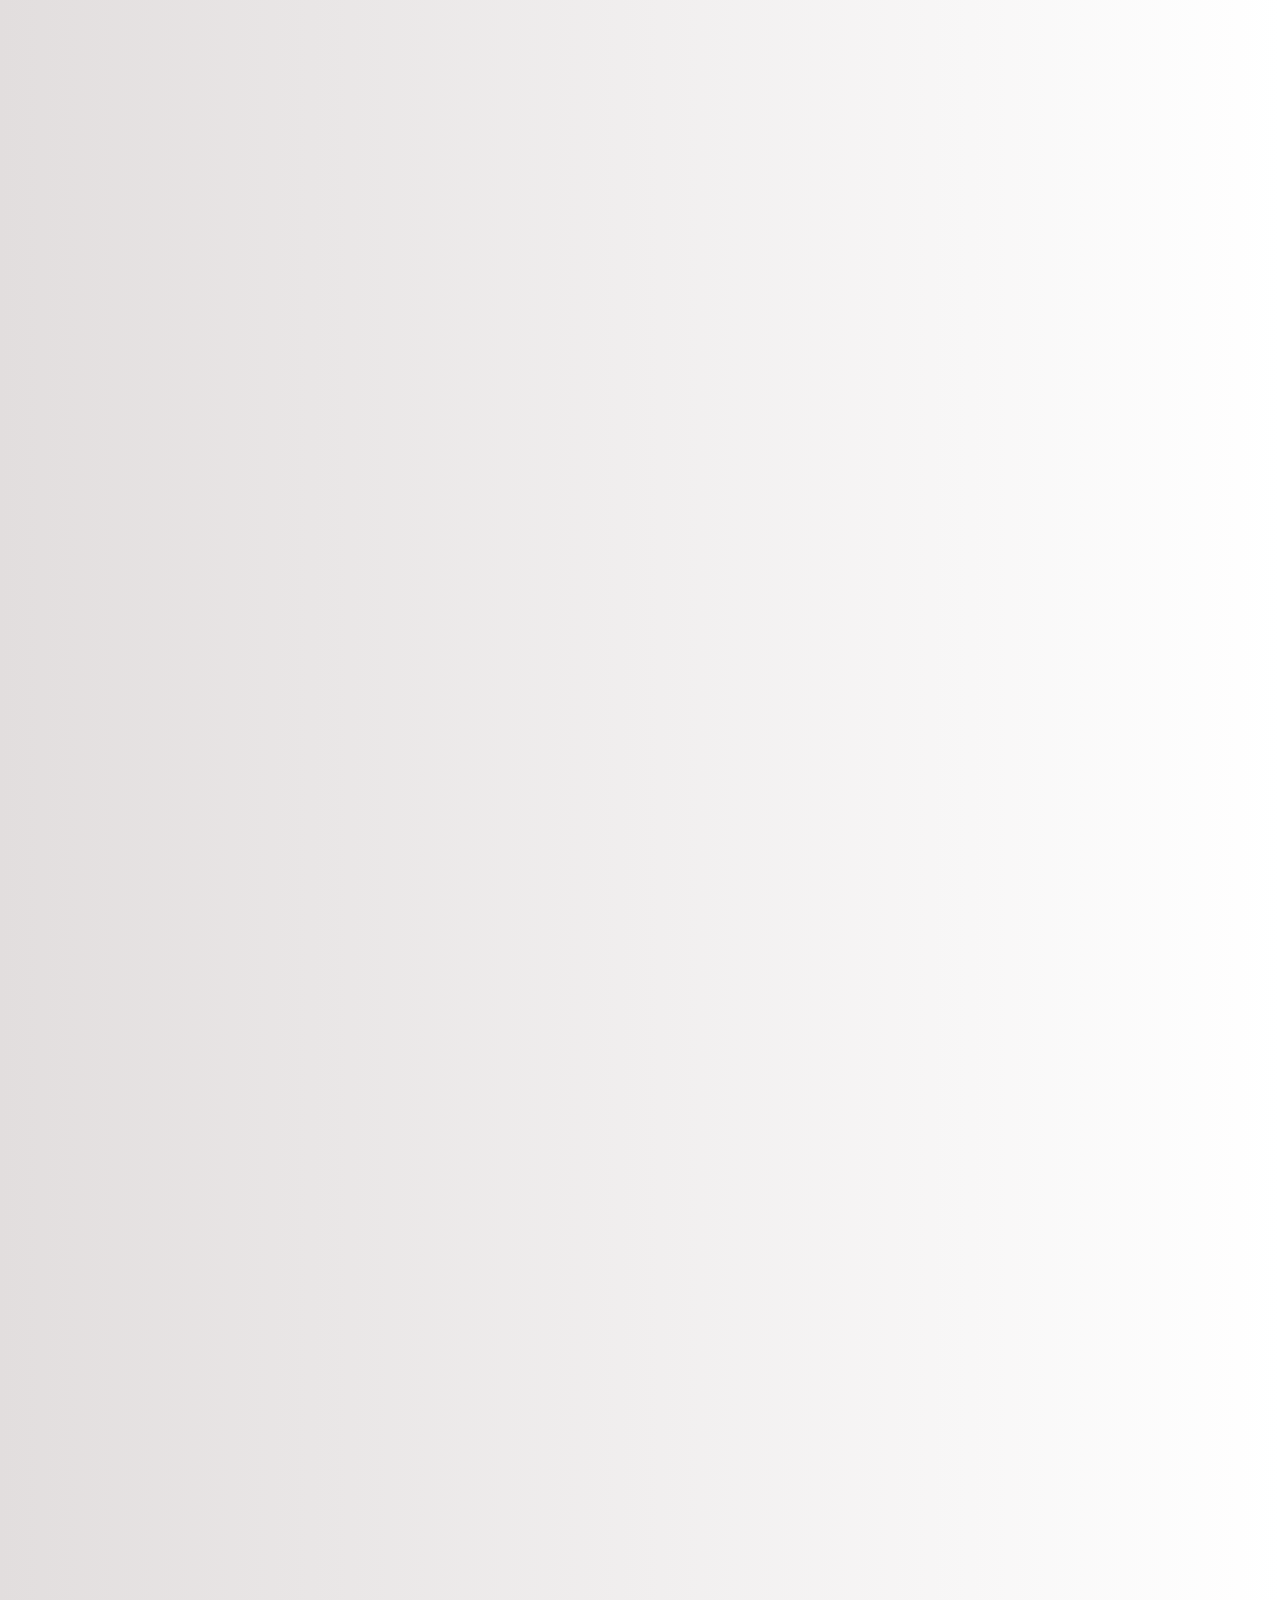
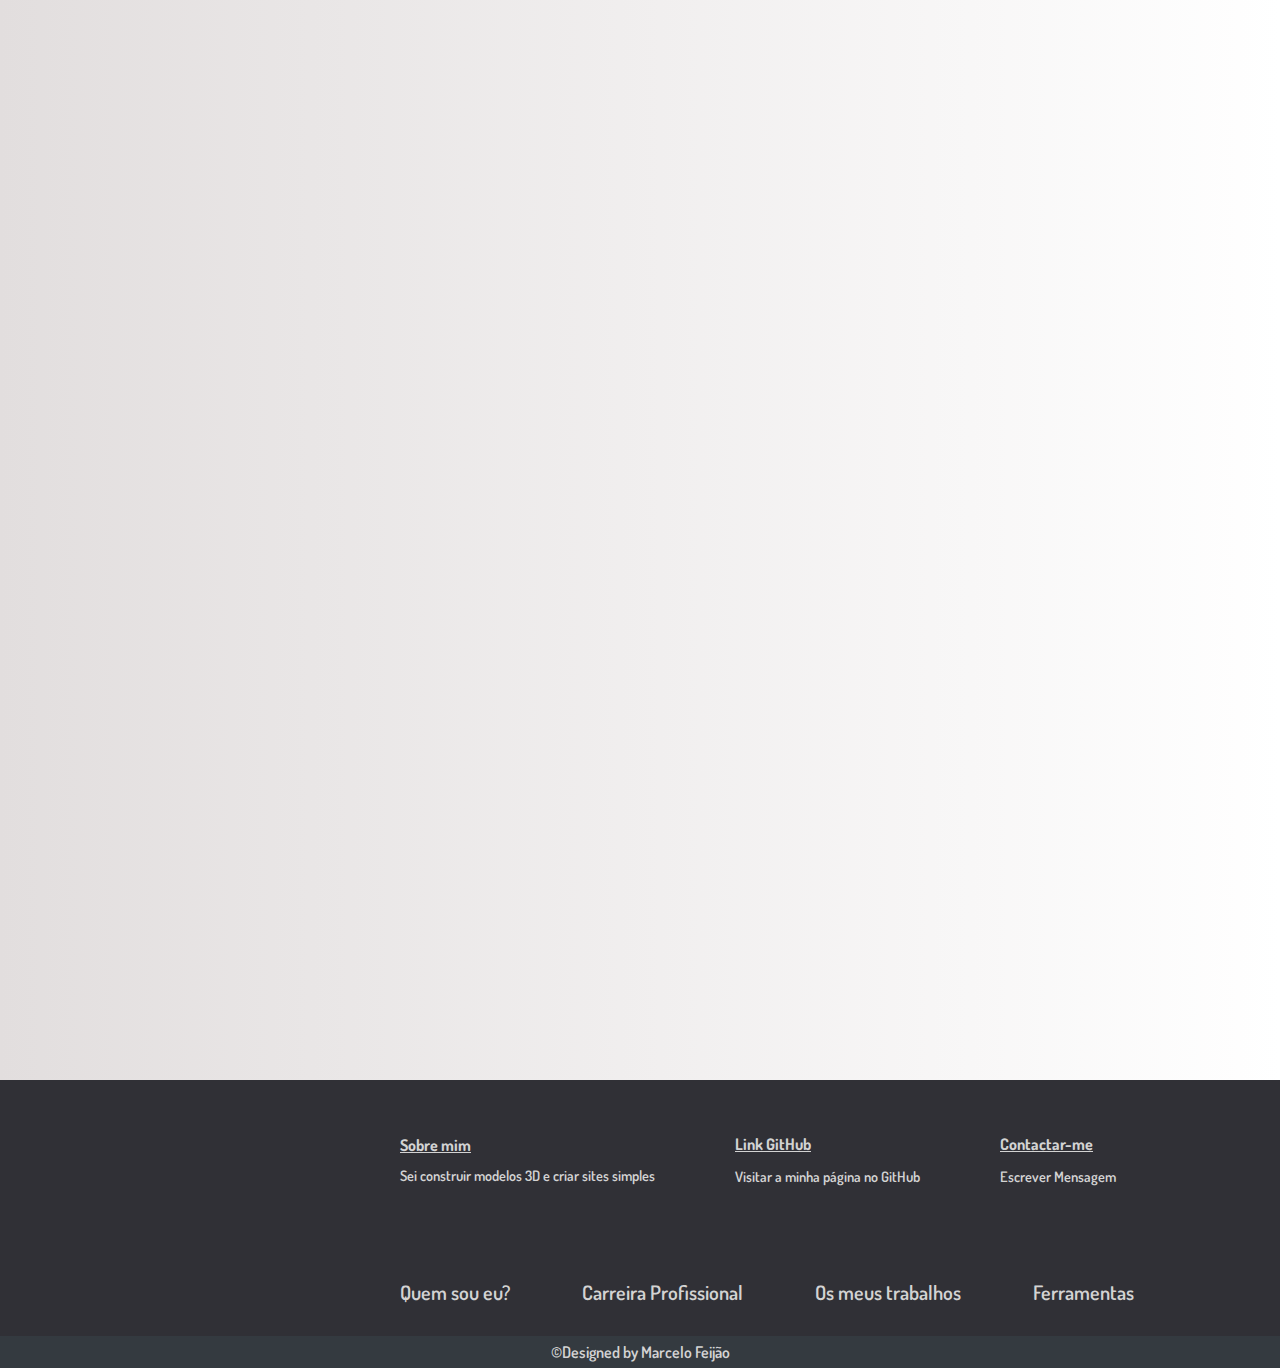
==== commit 90791bd8: "Changes" ====
--- a/index.html
+++ b/index.html
@@ -39,7 +39,7 @@
             <a class="link_language">English</a>
           </li>
         </ul>
-        
+
         <a href="#" class="btn_ham">
           <span class="bar"></span>
           <span class="bar"></span>
@@ -67,13 +67,13 @@
           <article class="art_section-2">
             <p>
               Chamo-me Marcelo Feijão nascido em 1990 nos grandes anos 90, mais
-              ou menos. Sou um grande fã de desporto, música, cinema e
-              videojogos. Licenciei-me em Educação Física e Desporto Escolar e
-              tenho uma pós-graduação em Sports Marketing. Apesar de grande
-              parte da minha carreira profissional ter sido mais virada para o
-              desporto, nos últimos anos isso tem-se vindo a alterar-se. A minha
-              paixão por desenvolver código cresceu e, profissionalmente, é esse
-              o rumo que está a ter. <br />
+              ou menos. Sou fã de desporto, música, cinema e videojogos.
+              Licenciei-me em Educação Física e Desporto Escolar e tenho uma
+              pós-graduação em Sports Marketing. Apesar de grande parte da minha
+              carreira profissional ter sido mais virada para o desporto, nos
+              últimos anos isso tem-se vindo a alterar. A minha paixão por
+              desenvolver código cresceu e, profissionalmente, é esse o rumo que
+              está a ter. <br />
               Estou sempre pronto a aprender novas linguagens e/ou ferramentas.
               Todos os dias pratico um pouco seja para aprofundar o meu
               conhecimento ou para adquirir novas habilidades.
@@ -146,10 +146,10 @@
             <div class="div_sec4_part1">
               <h3>Os meus trabalhos</h3>
               <p>
-                A minha grande paixão pela programação nasceu em 2019 quando me
-                decidi a experimentar um curso em .Net Developer. Foi aí que
-                percebi que era o que eu queria fazer profissionalmente e desde
-                então tenho-me dedicado a atingir esse objectivo. <br />
+                A minha paixão pela programação nasceu em 2019 quando me decidi
+                a experimentar um curso em .Net Developer. Foi aí que percebi
+                que era o que eu queria fazer profissionalmente e desde então
+                tenho-me dedicado a atingir esse objectivo. <br />
                 No link abaixo pode ver o código para alguns projectos meus
                 criados, ou simplesmente algumas brincadeiras =)
               </p>
@@ -165,16 +165,15 @@
               </h5>
             </div>
             <div class="div_sec4_part2">
-              <h4>Outra grande paixão</h4>
-              <p>
-                Para além da programação, nasceu em mim um grande interesse de
-                aprender a modelar. Após alguma pesquisa descobri um programa
-                totalmente gratuito.<br />
+              <h4>Modelação, uma GRANDE paixão</h4>
+              <p>
+                Para além da programação, surgiu um interesse em aprender a
+                modelar. Após alguma pesquisa descobri um programa totalmente
+                gratuito.<br />
                 Este tem o nome de Blender. É uma ferramenta extraordinária e
                 explorá-la foi, sem dúvida, dos melhores hobbies que podia ter
                 adquirido. <br />
-                Deixo aqui um slide com alguns dos meus assets preferidos (não
-                vale gozar prós!)
+                Deixo aqui um slide com alguns dos meus assets preferidos.
               </p>
               <div class="div_slider">
                 <div class="div_slide slider-1">
@@ -208,6 +207,13 @@
                 </div>
                 <div class="div_slide slider-5">
                   <img class="img_well" alt="Axe" src="Imagens/Axe.png" />
+                </div>
+                <div class="div_slide slider-6">
+                  <img
+                    class="img_well"
+                    alt="SeaShack"
+                    src="Imagens/SeaShack.gif"
+                  />
                 </div>
                 <button class="btn_slider btn_left">&#8678;</button>
                 <button class="btn_slider btn_right">&#8680;</button>
@@ -305,8 +311,7 @@
           <div class="div_footer">
             <h6><u>Sobre mim</u></h6>
             <p class="p_footer">
-              Sou um Code Developer Freelancer que posso <br />ajudar a
-              construir sites ou pequenas aplicações
+              Sei construir modelos 3D e criar sites simples
             </p>
           </div>
           <div class="div_footer">
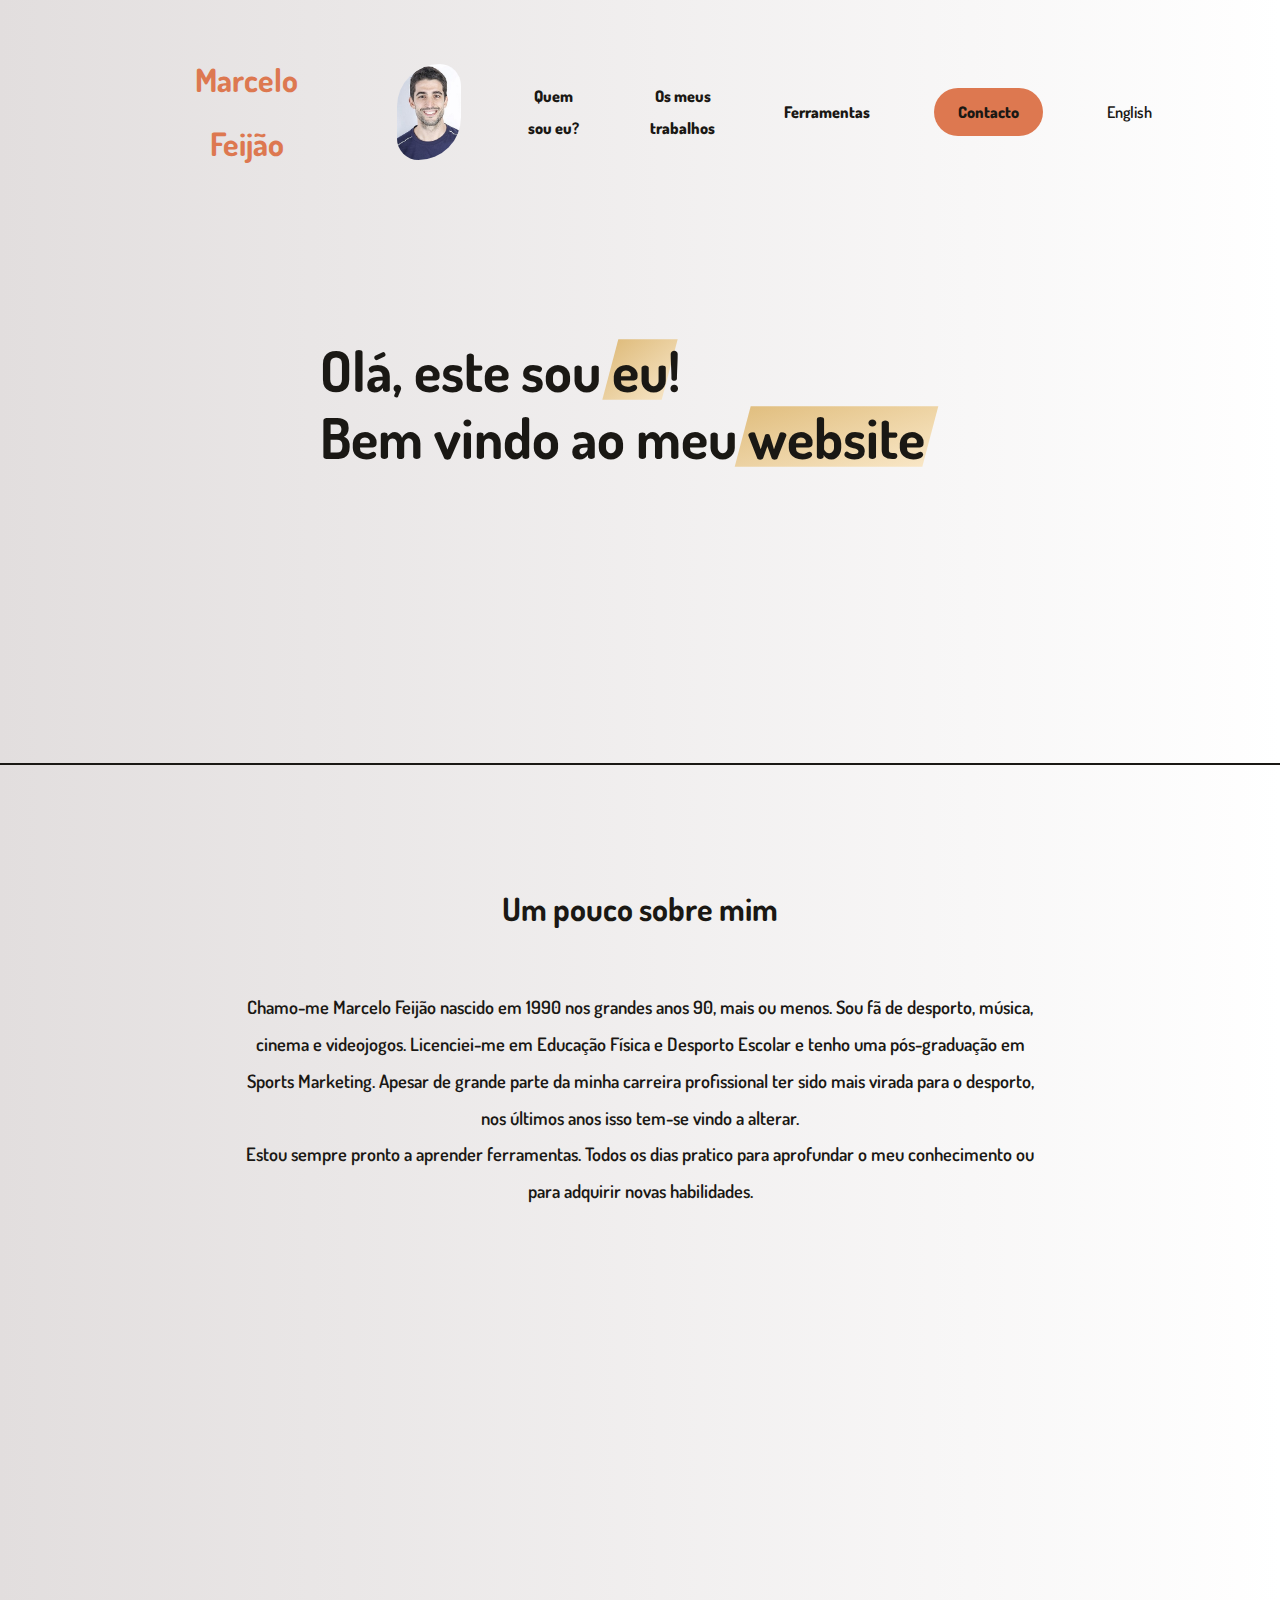
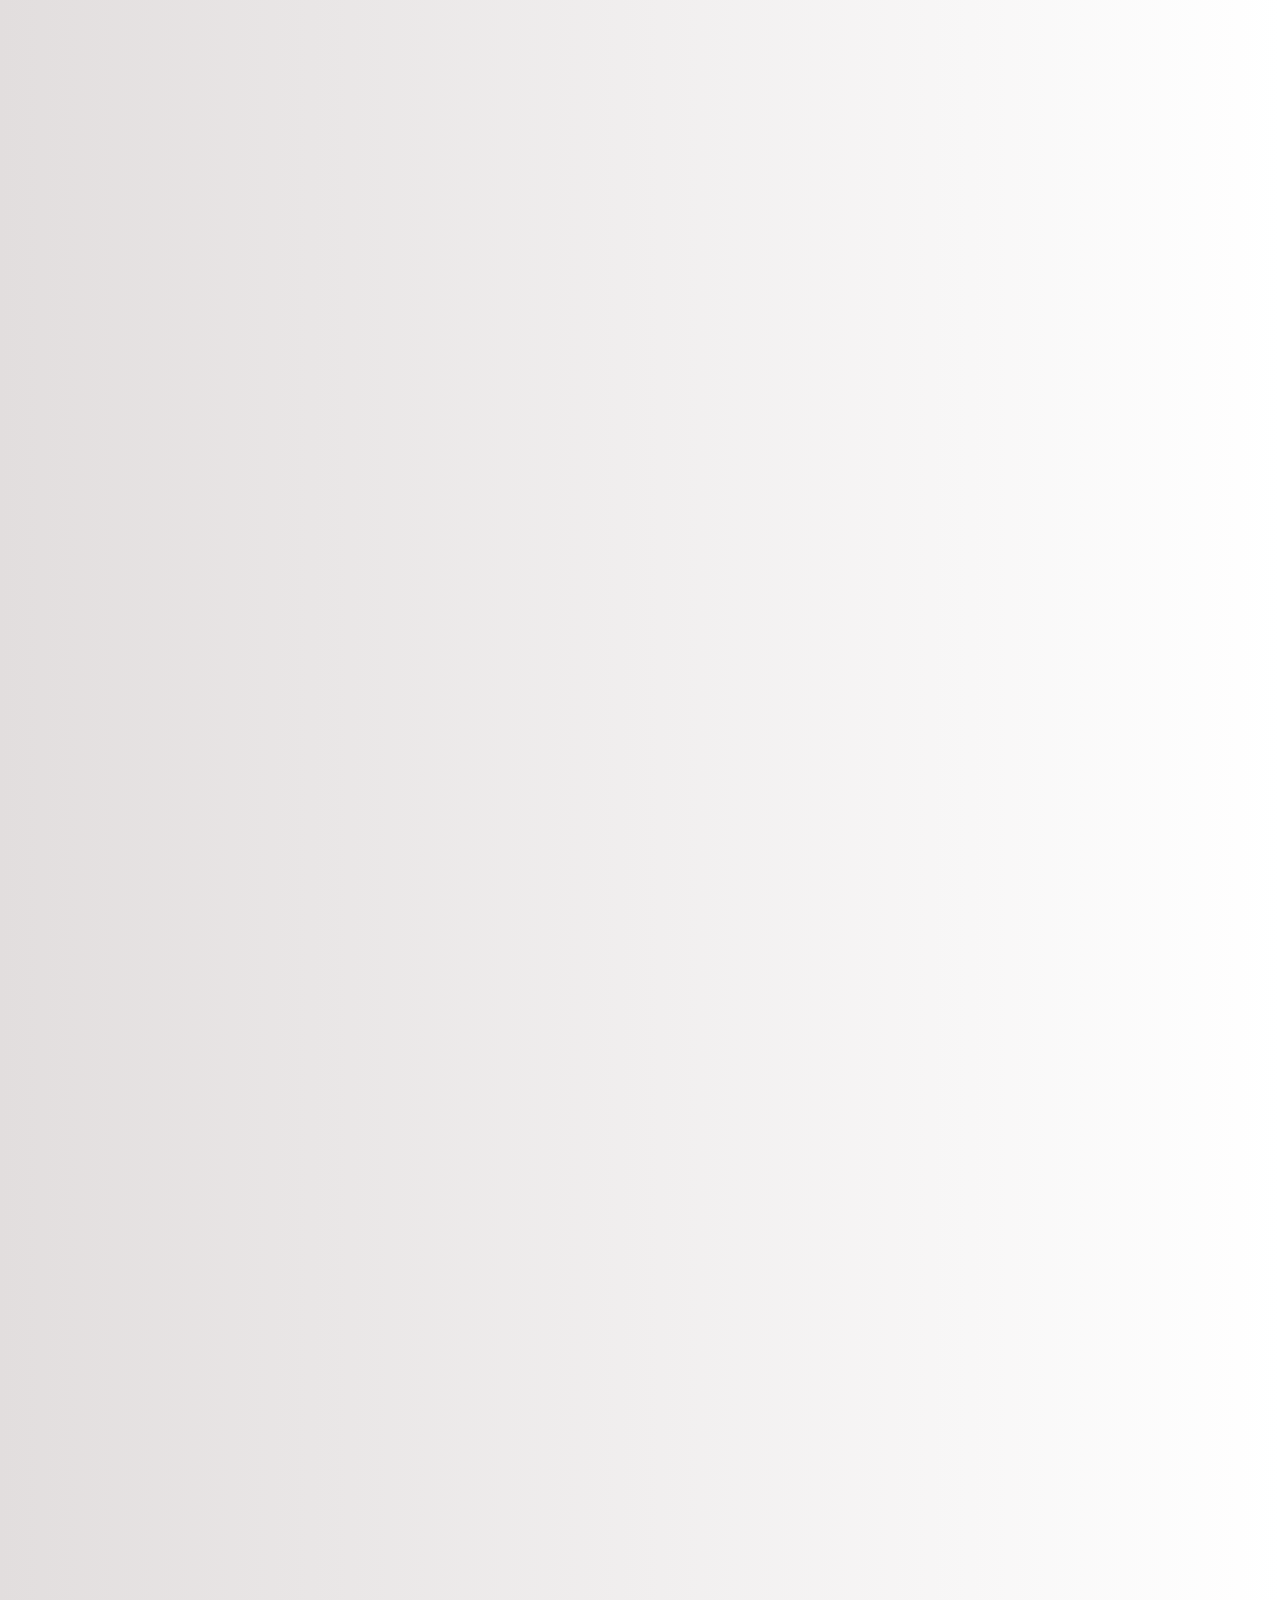
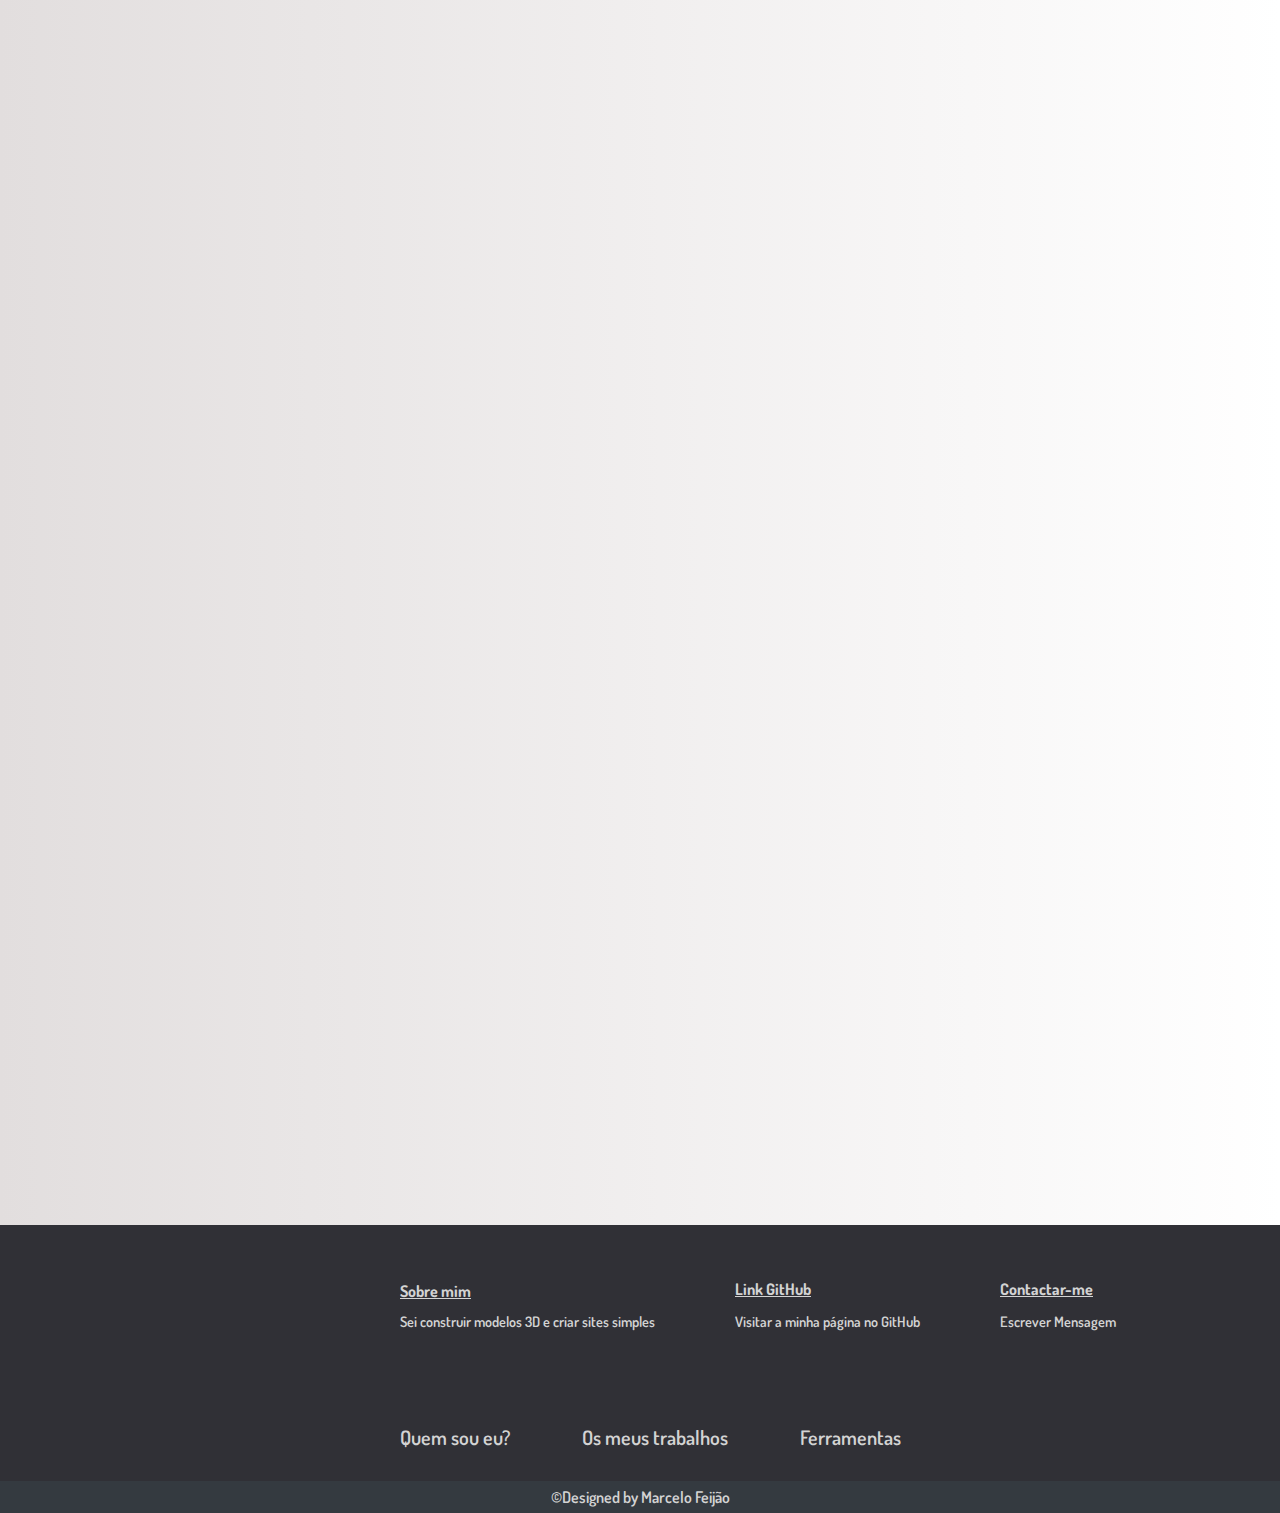
==== commit fc24caff: "New Updates" ====
--- a/index.html
+++ b/index.html
@@ -24,13 +24,10 @@
             <a class="nav_item" href="#section-2">Quem sou eu?</a>
           </li>
           <li class="nav_list">
-            <a class="nav_item" href="#section-3">Carreira Profissional</a>
-          </li>
-          <li class="nav_list">
-            <a class="nav_item" href="#section-4">Os meus trabalhos</a>
-          </li>
-          <li class="nav_list">
-            <a class="nav_item" href="#section-5">Ferramentas</a>
+            <a class="nav_item" href="#section-3">Os meus trabalhos</a>
+          </li>
+          <li class="nav_list">
+            <a class="nav_item" href="#section-4">Ferramentas</a>
           </li>
           <li class="nav_list">
             <a class="nav_item nav_item-btn" href="#">Contacto</a>
@@ -71,109 +68,75 @@
               Licenciei-me em Educação Física e Desporto Escolar e tenho uma
               pós-graduação em Sports Marketing. Apesar de grande parte da minha
               carreira profissional ter sido mais virada para o desporto, nos
-              últimos anos isso tem-se vindo a alterar. A minha paixão por
-              desenvolver código cresceu e, profissionalmente, é esse o rumo que
-              está a ter. <br />
-              Estou sempre pronto a aprender novas linguagens e/ou ferramentas.
-              Todos os dias pratico um pouco seja para aprofundar o meu
-              conhecimento ou para adquirir novas habilidades.
+              últimos anos isso tem-se vindo a alterar. <br />
+              Estou sempre pronto a aprender ferramentas. Todos os dias pratico
+              para aprofundar o meu conhecimento ou para adquirir novas
+              habilidades.
             </p>
           </article>
         </div>
       </section>
-      <!--SECTION 3 CARREIRA-->
+      <!--SECTION 3 MEUS TRABALHOS-->
       <section class="section" id="section-3">
-        <div class="div_all_art">
-          <h3>A minha carreira profissional</h3>
-          <article class="art_section-3">
-            <h4 class="">Code Developer</h4>
-            <div class="div_articles">
-              <img
-                class="img_left img-lazy"
-                src="Imagens/LazyProgramming.jpg"
-                data-src="Imagens/Programming.jpg"
-                alt="Code Developer"
-              />
-              <p>
-                Foi com os conhecimentos que fui adquirindo, com diversos cursos
-                de programação e por experiência própria, que me comecei a
-                dedicar a code developer como freelancer. O que começou com
-                pequenos projectos, modificação de páginas já construídas,
-                passou a construção do meu próprio site, pequenos jogos e
-                aplicações.
-              </p>
-            </div>
-            <h4 class="">Vendedor</h4>
-            <div class="div_articles">
-              <p>
-                Já como Personal Trainer ou Instrutor de Fitness, exercia
-                bastante o papel de "vendedor". Mas foi mais numa pequena loja
-                de suplementos e numa grande superfície comercial que era
-                vendedor a 100%. Penso que é algo que está sempre presente, seja
-                em qualquer profissão, uma vez que estamos sempre a "vender" a
-                nossa imagem.
-              </p>
-              <img
-                src="Imagens/LazySales.jpg"
-                data-src="Imagens/Sales.jpg"
-                alt="Sales"
-                class="img_sales img-lazy"
-              />
-            </div>
-            <h4 class="">Instrutor de Fitness</h4>
-            <div class="div_articles">
-              <img
-                src="Imagens/LazyFitness.jpg"
-                data-src="Imagens/Fitness.jpg"
-                alt="Fitness"
-                class="img_left img-lazy"
-              />
-              <p>
-                Enquanto frequentava a licenciatura, fiz um estágio num ginásio
-                ao qual me dediquei profissionalmente durante alguns anos.
-                Exerci esta profissão durante seis anos. O que me levou a mudar
-                de foco, ou melhor, acelerou o processo, foi a pandemia que
-                todos vivemos.
-              </p>
-            </div>
-          </article>
-        </div>
-      </section>
-      <!--SECTION 4 MEUS TRABALHOS-->
-      <section class="section" id="section-4">
-        <article class="art_section-4">
-          <div class="div_sec4">
-            <div class="div_sec4_part1">
+        <article class="art_section-3">
+          <div class="div_sec3">
+            <div class="div_sec3_part1">
               <h3>Os meus trabalhos</h3>
               <p>
-                A minha paixão pela programação nasceu em 2019 quando me decidi
-                a experimentar um curso em .Net Developer. Foi aí que percebi
-                que era o que eu queria fazer profissionalmente e desde então
-                tenho-me dedicado a atingir esse objectivo. <br />
-                No link abaixo pode ver o código para alguns projectos meus
-                criados, ou simplesmente algumas brincadeiras =)
+                A minha paixão pela modelação nasceu em 2020 em plena pandemia.
+                À procura de um novo hobbie, descobri o 3D. Após alguma
+                pesquisa, encontrei a ferramenta gratuita Blender e desde então
+                nunca mais a larguei. <br />
+                Deixo de seguida alguns dos meus mais recentes trabalhos.
               </p>
               <br />
               &#8681;&#8681;&#8681;
-              <h5>
-                <a
-                  class="trans_hover-btn btn_git"
-                  href="https://github.com/MarceloBean13/Projects"
-                  target="_blank"
-                  >GITHUB LINK</a
-                >
-              </h5>
-            </div>
-            <div class="div_sec4_part2">
-              <h4>Modelação, uma GRANDE paixão</h4>
+              <div class="div_slider-img">
+                <div class="div_slide-img slider-1">
+                  <img class="img_dados" alt="dados" src="Imagens/Dados.png" />
+                </div>
+                <div class="div_slide-img slider-2">
+                  <img
+                    class="img_dados"
+                    alt="Brick Material"
+                    src="Imagens/BrickMaterial.png"
+                  />
+                </div>
+                <div class="div_slide-img slider-3">
+                  <img
+                    class="img_dados"
+                    alt="Brick Wall"
+                    src="Imagens/BrickWall.png"
+                  />
+                </div>
+                <div class="div_slide-img slider-4">
+                  <img
+                    class="img_dados"
+                    alt="cozinha"
+                    src="Imagens/CozinhaCycles.png"
+                  />
+                </div>
+                <div class="div_slide-img slider-5">
+                  <img
+                    class="img_dados"
+                    alt="paisagem"
+                    src="Imagens/castlebrickscene.png"
+                  />
+                </div>
+                <button class="btn_slider-img btn_left-img">&#8678;</button>
+                <button class="btn_slider-img btn_right-img">&#8680;</button>
+              </div>
+            </div>
+            <div class="div_sec3_part2">
+              <h4>Modelos Low Poly</h4>
               <p>
-                Para além da programação, surgiu um interesse em aprender a
-                modelar. Após alguma pesquisa descobri um programa totalmente
-                gratuito.<br />
-                Este tem o nome de Blender. É uma ferramenta extraordinária e
-                explorá-la foi, sem dúvida, dos melhores hobbies que podia ter
-                adquirido. <br />
-                Deixo aqui um slide com alguns dos meus assets preferidos.
+                Para além do gosto em modelar paisagens e modelos mais
+                realistas, dá-me um prazer enorme em fazer modelos mais "Low
+                Poly"
+                <br />
+                Estes são modelos normalmente utilizados em jogos que são menos
+                pormenorizadas e dão um aspecto mais "engraçado". Deixo aqui um
+                slide com alguns dos meus assets preferidos.
               </p>
               <div class="div_slider">
                 <div class="div_slide slider-1">
@@ -222,8 +185,8 @@
           </div>
         </article>
       </section>
-      <!--SECTION 5 FERRAMENTAS AND TRABALHOS-->
-      <section class="section" id="section-5">
+      <!--SECTION 4 FERRAMENTAS AND TRABALHOS-->
+      <section class="section" id="section-4">
         <div class="div_section">
           <h3>Ferramentas</h3>
           <p>
@@ -281,32 +244,13 @@
                 alt="Vim Logo"
               />
             </div>
-            <h4 class="ferr_img">
-              Um pouco desactualizadas mas também já trabalhei
-            </h4>
-            <p>
-              Aprendi a trabalhar em C no tempo que estive a fazer o meu curso
-              na escola 42 Lisboa e em Sequel Server Studio (SSMS) trabalhei
-              para algumas aplicações onde era necessário armazenamento de
-              dados, como um site de receitas e um pequeno programa para uma
-              loja de roupa.
-            </p>
-            <div class="div_ferr_img">
-              <img class="img_c" src="Imagens/C.png" alt="C Logo" />
-              <img
-                class="img_sql img-lazy"
-                src="Imagens/LazySql.png"
-                data-src="Imagens/Sql.png"
-                alt="SQL Logo"
-              />
-            </div>
           </div>
         </div>
       </section>
     </main>
     <!--FOOTER ELEMENT-->
     <footer>
-      <section class="section_footer" id="#section-6">
+      <section class="section_footer" id="#section-5">
         <div class="div_footer-section">
           <div class="div_footer">
             <h6><u>Sobre mim</u></h6>
@@ -333,15 +277,10 @@
               <a class="a_footer-link" href="#section-2">Quem sou eu?</a>
             </li>
             <li class="li_footer">
-              <a class="a_footer-link" href="#section-3"
-                >Carreira Profissional</a
-              >
+              <a class="a_footer-link" href="#section-3">Os meus trabalhos</a>
             </li>
             <li class="li_footer">
-              <a class="a_footer-link" href="#section-4">Os meus trabalhos</a>
-            </li>
-            <li class="li_footer">
-              <a class="a_footer-link" href="#section-5">Ferramentas</a>
+              <a class="a_footer-link" href="#section-4">Ferramentas</a>
             </li>
           </ul>
         </div>
--- a/style.css
+++ b/style.css
@@ -259,12 +259,34 @@
 .btn_slider:hover {
   color: var(--primary_color);
 }
+.btn_slider-img {
+  position: absolute;
+  top: 50%;
+  border: none;
+  background: rgba(255, 255, 255, 0.01);
+  color: #333;
+  height: 3rem;
+  width: 3rem;
+  font-size: 3rem;
+  cursor: pointer;
+}
+.btn_slider-img:hover {
+  color: var(--primary_color);
+}
+.btn_left-img {
+  left: 10%;
+  transform: translate(-50%, -50%);
+}
 .btn_left {
   left: 25%;
   transform: translate(-50%, -50%);
 }
 .btn_right {
   right: 25%;
+  transform: translate(50%, -50%);
+}
+.btn_right-img {
+  right: 10%;
   transform: translate(50%, -50%);
 }
 .btn_footer {
@@ -348,6 +370,10 @@
   filter: blur(5px);
   height: 12rem;
 }
+.img_dados {
+  height: 400px;
+  position: relative;
+}
 .img_tree {
   height: 300px;
 }
@@ -381,11 +407,29 @@
   margin: 0 auto;
   overflow: hidden;
 }
+.div_slider-img {
+  position: relative;
+  max-width: 200rem;
+  margin: 0 auto;
+  height: 500px;
+  margin: 0 auto;
+  overflow: hidden;
+}
 .div_slide {
   position: absolute;
   top: 0;
   width: 100%;
   height: 20rem;
+  display: flex;
+  align-items: center;
+  justify-content: center;
+  transition: transform 1s;
+}
+.div_slide-img {
+  position: absolute;
+  top: 0;
+  width: 100%;
+  height: 25rem;
   display: flex;
   align-items: center;
   justify-content: center;
